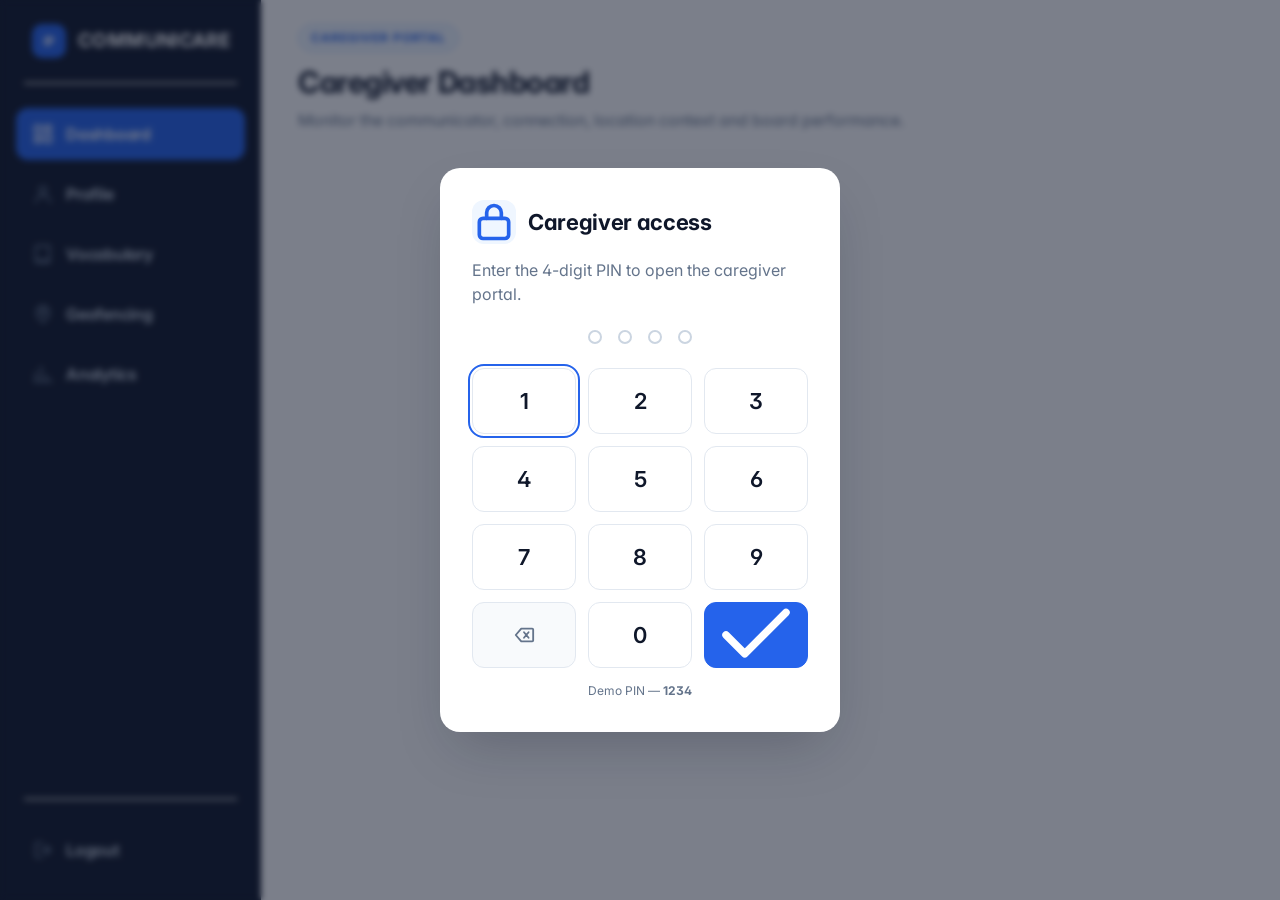
==== portal.html @ 2bb4060e "first commit" ====
<!DOCTYPE html>
<html lang="en">
<head>
<meta charset="utf-8">
<meta name="viewport" content="width=device-width, initial-scale=1">
<title>COMMUNICARE — Caregiver Portal</title>
<meta name="description" content="Caregiver dashboard for the COMMUNICARE AAC board: performance, profile settings, vocabulary uploads, geofencing and analytics.">
<meta name="theme-color" content="#0f172a">
<meta name="robots" content="noindex">

<link rel="icon" href="data:image/svg+xml,<svg xmlns='http://www.w3.org/2000/svg' viewBox='0 0 32 32'><rect width='32' height='32' rx='8' fill='%230f172a'/><path d='M9 12h14M9 16h14M9 20h9' stroke='white' stroke-width='2.6' stroke-linecap='round'/></svg>">

<link rel="preconnect" href="https://fonts.googleapis.com">
<link rel="preconnect" href="https://fonts.gstatic.com" crossorigin>
<link rel="stylesheet" href="https://fonts.googleapis.com/css2?family=Inter:wght@400;500;600;700&display=swap">

<link rel="stylesheet" href="assets/css/tokens.css">
<link rel="stylesheet" href="assets/css/base.css">
<link rel="stylesheet" href="assets/css/components.css">
<link rel="stylesheet" href="assets/css/portal.css">
</head>

<body>

<div class="portal">

  <!-- ══════════════════════════════════════════════ Dark nav rail ══ -->
  <nav class="pnav" id="pnav" aria-label="Caregiver portal">
    <div class="pnav__brand">
      <span class="pnav__mark" aria-hidden="true">
        <svg viewBox="0 0 24 24" fill="none" stroke="currentColor" stroke-width="2.4" stroke-linecap="round">
          <path d="M7 8h10M7 12h10M7 16h6"/>
        </svg>
      </span>
      <span class="pnav__name">COMMUNICARE</span>
    </div>

    <hr class="pnav__rule">

    <div class="pnav__list">
      <a class="navlink" href="#dashboard"   data-view="dashboard"   aria-current="page"><span data-ico="dash"></span>Dashboard</a>
      <a class="navlink" href="#profile"     data-view="profile"     ><span data-ico="user"></span>Profile</a>
      <a class="navlink" href="#vocabulary"  data-view="vocabulary"  ><span data-ico="book"></span>Vocabulary</a>
      <a class="navlink" href="#geofencing"  data-view="geofencing"  ><span data-ico="pin2"></span>Geofencing</a>
      <a class="navlink" href="#analytics"   data-view="analytics"   ><span data-ico="chart"></span>Analytics</a>
    </div>

    <div class="pnav__foot">
      <hr class="pnav__rule">
      <div class="pnav__list">
        <a class="navlink navlink--danger" href="index.html" id="pnav-logout"><span data-ico="logout"></span>Logout</a>
      </div>
    </div>
  </nav>

  <!-- ═════════════════════════════════════════════════════ Page ══ -->
  <main class="ppage">

    <header class="phead">
      <div class="phead__top">
        <span class="badge">Caregiver Portal</span>
      </div>
      <h1 id="page-title">Caregiver Dashboard</h1>
      <p id="page-sub">Monitor the communicator, connection, location context and board performance.</p>
    </header>

    <div class="pbody">
      <div class="view" id="view-dashboard"  role="region" aria-label="Dashboard"></div>
      <div class="view" id="view-profile"    role="region" aria-label="Age and profile settings" hidden></div>
      <div class="view" id="view-vocabulary" role="region" aria-label="Custom vocabulary" hidden></div>
      <div class="view" id="view-geofencing" role="region" aria-label="Geofencing" hidden></div>
      <div class="view" id="view-analytics"  role="region" aria-label="Analytics" hidden></div>
    </div>

  </main>
</div>

<div class="toasts" id="toasts" aria-live="polite" aria-atomic="true"></div>
<div id="pin-root"></div>

<script src="assets/js/symbols.js"></script>
<script src="assets/js/store.js"></script>
<script src="assets/js/speech.js"></script>
<script src="assets/js/predict.js"></script>
<script src="assets/js/pin.js"></script>
<script src="assets/js/portal.js"></script>
<script>
  /* Icon markup lives in symbols.js so it stays in one place. */
  document.querySelectorAll('[data-ico]').forEach(function (n) {
    n.innerHTML = CC.UI[n.dataset.ico] || '';
  });

  /* Task 3 — the portal is gated behind a 4-digit PIN. */
  CC.Pin.mount();
  CC.Pin.open(function () {
    CC.Portal.init();
  });
</script>
</body>
</html>
---- assets/css/tokens.css ----
/* =========================================================================
   COMMUNICARE — Design Tokens
   Single source of truth. Every value below was measured from the Figma
   reference (1.png / 2.png) so the build is pixel-faithful, not eyeballed.
   ========================================================================= */

:root {
  /* ---------- Colour: neutrals (slate) ---------- */
  --c-canvas:        #f8fafc;   /* app background           */
  --c-surface:       #ffffff;   /* cards, header            */
  --c-surface-sunk:  #f1f5f9;   /* inset / track            */
  --c-line:          #e2e8f0;   /* hairline borders         */
  --c-line-strong:   #cbd5e1;   /* emphasised borders       */
  --c-ink:           #0f172a;   /* headings, primary text   */
  --c-ink-2:         #334155;   /* body-strong              */
  --c-ink-3:         #64748b;   /* secondary text           */
  --c-ink-4:         #94a3b8;   /* tertiary / placeholder   */
  --c-ink-invert:    #ffffff;

  /* ---------- Colour: brand (blue) ---------- */
  --c-primary:       #2563eb;
  --c-primary-hover: #1d4ed8;
  --c-primary-press: #1e40af;
  --c-primary-soft:  #eff6ff;
  --c-primary-soft-2:#dbeafe;
  --c-primary-line:  #bfdbfe;
  --c-focus:         #2563eb;

  /* ---------- Colour: status ---------- */
  --c-success:       #16a34a;   /* Speak, Online, Inside zone */
  --c-success-dark:  #15803d;
  --c-success-soft:  #ecfdf3;
  --c-success-line:  #a7f3d0;

  --c-warn:          #d97706;
  --c-warn-soft:     #fffbeb;
  --c-warn-line:     #fcd34d;

  --c-danger:        #dc2626;
  --c-danger-soft:   #fef2f2;

  /* ---------- Colour: dark rail ---------- */
  --c-rail:          #0f172a;
  --c-rail-hover:    #1e293b;
  --c-rail-line:     #1e293b;
  --c-rail-ink:      #cbd5e1;
  --c-rail-ink-dim:  #64748b;

  /* ---------- Typography ---------- */
  --font-sans: "Inter", "Segoe UI", system-ui, -apple-system,
               "Helvetica Neue", Arial, "Noto Sans", sans-serif;
  --font-mono: "SFMono-Regular", ui-monospace, "JetBrains Mono",
               Menlo, Consolas, monospace;

  /* Type scale — sizes in px, weights 400/500/600/700 */
  --t-eyebrow:  13px;  /* uppercase section labels  */
  --t-xs:       12px;  /* table headers, meta       */
  --t-sm:       13px;
  --t-base:     15px;  /* body, stat labels         */
  --t-md:       16px;  /* nav, category items       */
  --t-lg:       17px;  /* card titles               */
  --t-xl:       19px;  /* prediction chips, TL label*/
  --t-2xl:      22px;  /* section titles            */
  --t-3xl:      30px;  /* page title                */
  --t-stat:     34px;  /* stat values               */

  --lh-tight:   1.2;
  --lh-snug:     1.35;
  --lh-normal:   1.5;

  --ls-eyebrow:  0.08em;
  --ls-tight:    -0.015em;

  /* ---------- Spacing — 4px base grid ---------- */
  --s-1:  4px;   --s-2:  8px;   --s-3:  12px;  --s-4:  16px;
  --s-5:  20px;  --s-6:  24px;  --s-7:  32px;  --s-8:  40px;
  --s-9:  48px;  --s-10: 64px;

  /* ---------- Radii ---------- */
  --r-xs:   6px;
  --r-sm:   8px;
  --r-md:   12px;
  --r-lg:   16px;
  --r-xl:   20px;
  --r-pill: 999px;

  /* ---------- Elevation — deliberately subtle; the design leans on
                 hairlines rather than shadows ---------- */
  --e-1: 0 1px 2px rgba(15, 23, 42, 0.05);
  --e-2: 0 1px 3px rgba(15, 23, 42, 0.07), 0 1px 2px rgba(15, 23, 42, 0.04);
  --e-3: 0 10px 24px -8px rgba(15, 23, 42, 0.16),
        0 4px 8px -4px rgba(15, 23, 42, 0.08);
  --e-4: 0 24px 56px -16px rgba(15, 23, 42, 0.26);
  --ring: 0 0 0 3px rgba(37, 99, 235, 0.32);

  /* ---------- Motion ---------- */
  --ease: cubic-bezier(0.2, 0.8, 0.2, 1);
  --ease-out: cubic-bezier(0.16, 1, 0.3, 1);
  --t-fast: 110ms;
  --t-base: 170ms;
  --t-slow: 280ms;

  /* ---------- Layout skeleton (measured) ---------- */
  --shell-max:  1554px;   /* board content  135 → 1689 */
  --gutter:     24px;
  --topbar-h:   81px;     /* header height incl. border */

  --rail-w:     293px;    /* board category rail */
  --rail-gap:   23px;

  --portal-rail-w: 261px;
  --portal-pad:    37px;

  /* Grid density presets — Task 2 */
  --cols:  4;            /* Youth default, matches 2.png */
  --gap:   20px;
  --card-h: 174px;
  --sym:   76px;         /* illustration size */
}
---- assets/css/base.css ----
/* =========================================================================
   COMMUNICARE — Reset & base typography
   ========================================================================= */

*, *::before, *::after { box-sizing: border-box; }

html { -webkit-text-size-adjust: 100%; }

body {
  margin: 0;
  font-family: var(--font-sans);
  font-size: var(--t-base);
  line-height: var(--lh-normal);
  color: var(--c-ink);
  background: var(--c-canvas);
  -webkit-font-smoothing: antialiased;
  -moz-osx-font-smoothing: grayscale;
  font-feature-settings: "cv11", "ss01";
  text-rendering: optimizeLegibility;
}

h1, h2, h3, h4, p, figure, ul, ol, dl, dd { margin: 0; }
ul, ol { padding: 0; list-style: none; }

img, svg { display: block; max-width: 100%; }

button, input, select, textarea {
  font: inherit;
  color: inherit;
  margin: 0;
}

button { background: none; border: 0; cursor: pointer; }

a { color: var(--c-primary); text-decoration: none; }
a:hover { text-decoration: underline; }

table { border-collapse: collapse; width: 100%; }

/* ---------- Focus: one consistent, always-visible ring ---------- */
:focus { outline: none; }
:focus-visible {
  outline: 2px solid var(--c-focus);
  outline-offset: 2px;
  border-radius: var(--r-xs);
}

/* ---------- Utility text roles ---------- */
.u-eyebrow {
  font-size: var(--t-eyebrow);
  font-weight: 700;
  letter-spacing: var(--ls-eyebrow);
  text-transform: uppercase;
  color: var(--c-ink-3);
  line-height: var(--lh-tight);
}
.u-label {
  font-size: var(--t-xs);
  font-weight: 600;
  letter-spacing: var(--ls-eyebrow);
  text-transform: uppercase;
  color: var(--c-ink-3);
}
.u-muted { color: var(--c-ink-3); }
.u-mono  { font-family: var(--font-mono); font-size: var(--t-base); }
.u-truncate { overflow: hidden; text-overflow: ellipsis; white-space: nowrap; }
.u-sr {
  position: absolute; width: 1px; height: 1px; padding: 0; margin: -1px;
  overflow: hidden; clip: rect(0 0 0 0); white-space: nowrap; border: 0;
}

/* ---------- Scrollbars: quiet, matches the neutral palette ---------- */
* { scrollbar-width: thin; scrollbar-color: var(--c-line-strong) transparent; }
*::-webkit-scrollbar { width: 10px; height: 10px; }
*::-webkit-scrollbar-track { background: transparent; }
*::-webkit-scrollbar-thumb {
  background: var(--c-line-strong);
  border: 3px solid var(--c-canvas);
  border-radius: var(--r-pill);
}
*::-webkit-scrollbar-thumb:hover { background: var(--c-ink-4); }

@media (prefers-reduced-motion: reduce) {
  *, *::before, *::after {
    animation-duration: 0.01ms !important;
    animation-iteration-count: 1 !important;
    transition-duration: 0.01ms !important;
    scroll-behavior: auto !important;
  }
}
---- assets/css/components.css ----
/* =========================================================================
   COMMUNICARE — Component library
   Buttons · Pills · Cards · Segmented control · Table · Modal · Keypad
   ========================================================================= */

/* ---------------------------------------------------------------- Card -- */
.card {
  background: var(--c-surface);
  border: 1px solid var(--c-line);
  border-radius: var(--r-lg);
  box-shadow: var(--e-1);
}
.card__head {
  display: flex;
  align-items: center;
  gap: var(--s-3);
  padding: var(--s-5) var(--s-6) 0;
}
.card__title {
  font-size: var(--t-lg);
  font-weight: 600;
  letter-spacing: var(--ls-tight);
  color: var(--c-ink);
}
.card__body { padding: var(--s-5) var(--s-6) var(--s-6); }
.card__rule {
  height: 1px;
  background: var(--c-line);
  border: 0;
  margin: var(--s-5) 0 0;
}

/* -------------------------------------------------------------- Button -- */
.btn {
  display: inline-flex;
  align-items: center;
  justify-content: center;
  gap: var(--s-2);
  height: 52px;
  padding: 0 var(--s-5);
  border-radius: var(--r-md);
  border: 1px solid var(--c-line);
  background: var(--c-surface);
  color: var(--c-ink);
  font-size: var(--t-md);
  font-weight: 600;
  letter-spacing: var(--ls-tight);
  white-space: nowrap;
  cursor: pointer;
  transition: background var(--t-fast) var(--ease),
              border-color var(--t-fast) var(--ease),
              color var(--t-fast) var(--ease),
              transform var(--t-fast) var(--ease),
              box-shadow var(--t-fast) var(--ease);
}
.btn:hover:not(:disabled) { background: var(--c-surface-sunk); border-color: var(--c-line-strong); }
.btn:active:not(:disabled) { transform: translateY(1px); }
.btn:disabled { opacity: 0.42; cursor: not-allowed; }
.btn svg { width: 20px; height: 20px; flex: none; }

.btn--primary {
  background: var(--c-primary);
  border-color: var(--c-primary);
  color: var(--c-ink-invert);
}
.btn--primary:hover:not(:disabled) { background: var(--c-primary-hover); border-color: var(--c-primary-hover); }
.btn--primary:active:not(:disabled) { background: var(--c-primary-press); }

.btn--success {
  background: var(--c-success);
  border-color: var(--c-success);
  color: var(--c-ink-invert);
}
.btn--success:hover:not(:disabled) { background: var(--c-success-dark); border-color: var(--c-success-dark); }

.btn--ghost { background: transparent; border-color: transparent; color: var(--c-ink-3); }
.btn--ghost:hover:not(:disabled) { background: var(--c-surface-sunk); color: var(--c-ink); }

.btn--sm { height: 36px; padding: 0 var(--s-3); font-size: var(--t-base); border-radius: var(--r-sm); }
.btn--sm svg { width: 16px; height: 16px; }
.btn--icon { width: 52px; padding: 0; }
.btn--icon.btn--sm { width: 36px; }

/* ---------------------------------------------------------------- Pill -- */
.pill {
  display: inline-flex;
  align-items: center;
  gap: var(--s-2);
  height: 32px;
  padding: 0 var(--s-3);
  border-radius: var(--r-pill);
  border: 1px solid var(--c-line);
  background: var(--c-surface);
  font-size: var(--t-sm);
  font-weight: 600;
  color: var(--c-ink-2);
  white-space: nowrap;
}
.pill svg { width: 14px; height: 14px; flex: none; }
.pill__dot { width: 8px; height: 8px; border-radius: 50%; background: currentColor; flex: none; }

.pill--success { background: var(--c-success-soft); border-color: var(--c-success-line); color: var(--c-success-dark); }
.pill--warn    { background: var(--c-warn-soft);    border-color: var(--c-warn-line);    color: var(--c-warn); }
.pill--info    { background: var(--c-primary-soft);  border-color: var(--c-primary-line); color: var(--c-primary); }
.pill--muted   { background: var(--c-surface-sunk);  border-color: var(--c-line);         color: var(--c-ink-3); }

/* --------------------------------------------------------------- Badge -- */
.badge {
  display: inline-flex;
  align-items: center;
  height: 28px;
  padding: 0 var(--s-3);
  border-radius: var(--r-pill);
  background: var(--c-primary-soft);
  border: 1px solid var(--c-primary-line);
  color: var(--c-primary);
  font-size: var(--t-xs);
  font-weight: 700;
  letter-spacing: var(--ls-eyebrow);
  text-transform: uppercase;
  white-space: nowrap;
}

/* --------------------------------------------- Segmented control (EN/TL) -- */
.segment {
  display: inline-flex;
  padding: 3px;
  height: 48px;
  border: 1px solid var(--c-line);
  border-radius: var(--r-md);
  background: var(--c-surface);
  flex: none;
}
.segment__btn {
  display: inline-flex;
  align-items: center;
  justify-content: center;
  min-width: 112px;
  padding: 0 var(--s-4);
  border-radius: 9px;
  font-size: var(--t-md);
  font-weight: 600;
  letter-spacing: var(--ls-tight);
  color: var(--c-ink-3);
  transition: background var(--t-fast) var(--ease),
              color var(--t-fast) var(--ease);
}
.segment__btn:hover { color: var(--c-ink); background: var(--c-surface-sunk); }
.segment__btn[aria-pressed="true"] {
  background: var(--c-primary);
  color: var(--c-ink-invert);
}
.segment__btn[aria-pressed="true"]:hover { background: var(--c-primary-hover); }

/* --------------------------------------------------------------- Table -- */
.tbl { font-size: var(--t-base); }
.tbl thead th {
  text-align: left;
  padding: var(--s-3) var(--s-3);
  font-size: var(--t-xs);
  font-weight: 600;
  letter-spacing: var(--ls-eyebrow);
  text-transform: uppercase;
  color: var(--c-ink-3);
  border-bottom: 1px solid var(--c-line);
  white-space: nowrap;
}
.tbl tbody td {
  padding: var(--s-3) var(--s-3);
  color: var(--c-ink-2);
  border-bottom: 1px solid var(--c-line);
  vertical-align: middle;
}
.tbl tbody tr:last-child td { border-bottom: 0; }
.tbl tbody tr:hover { background: var(--c-canvas); }
.tbl td:first-child, .tbl th:first-child { padding-left: 0; }
.tbl td:last-child,  .tbl th:last-child  { padding-right: 0; }

/* Avatar / identity cell */
.who { display: flex; align-items: center; gap: var(--s-3); }
.who__av {
  width: 36px; height: 36px;
  border-radius: 50%;
  display: grid; place-items: center;
  background: var(--c-primary-soft);
  color: var(--c-primary);
  font-weight: 700; font-size: var(--t-sm);
  flex: none;
}
.who__name { font-weight: 600; color: var(--c-ink); }
.who__sub  { font-size: var(--t-xs); color: var(--c-ink-3); }

/* --------------------------------------------------------------- Modal -- */
.scrim {
  position: fixed;
  inset: 0;
  background: rgba(15, 23, 42, 0.55);
  backdrop-filter: blur(3px);
  display: grid;
  place-items: center;
  padding: var(--s-5);
  z-index: 90;
  animation: fade var(--t-base) var(--ease) both;
}
.modal {
  width: 100%;
  max-width: 400px;
  background: var(--c-surface);
  border-radius: var(--r-xl);
  box-shadow: var(--e-4);
  padding: var(--s-7);
  animation: pop var(--t-slow) var(--ease-out) both;
}
.modal__title { font-size: var(--t-2xl); font-weight: 700; letter-spacing: var(--ls-tight); }
.modal__sub { margin-top: var(--s-2); font-size: var(--t-base); color: var(--c-ink-3); }
.modal__foot { margin-top: var(--s-6); display: flex; gap: var(--s-3); justify-content: flex-end; }

@keyframes fade { from { opacity: 0 } to { opacity: 1 } }
@keyframes pop  { from { opacity: 0; transform: translateY(10px) scale(.985) } to { opacity: 1; transform: none } }

/* -------------------------------------------------------------- Keypad -- */
.keypad { margin-top: var(--s-6); }
.keypad__dots { display: flex; justify-content: center; gap: var(--s-4); margin-bottom: var(--s-6); }
.keypad__dot {
  width: 14px; height: 14px;
  border-radius: 50%;
  border: 2px solid var(--c-line-strong);
  background: transparent;
  transition: background var(--t-fast) var(--ease),
              border-color var(--t-fast) var(--ease),
              transform var(--t-fast) var(--ease);
}
.keypad__dot.is-on { background: var(--c-primary); border-color: var(--c-primary); }
.keypad.is-error .keypad__dot { border-color: var(--c-danger); }
.keypad.is-error .keypad__dots { animation: shake 380ms var(--ease); }

.keypad__grid {
  display: grid;
  grid-template-columns: repeat(3, 1fr);
  gap: var(--s-3);
}
.key {
  height: 66px;
  border-radius: var(--r-md);
  border: 1px solid var(--c-line);
  background: var(--c-surface);
  font-size: var(--t-2xl);
  font-weight: 600;
  color: var(--c-ink);
  display: grid;
  place-items: center;
  transition: background var(--t-fast) var(--ease),
              transform var(--t-fast) var(--ease);
}
.key:hover { background: var(--c-surface-sunk); }
.key:active { transform: translateY(1px); background: var(--c-primary-soft); }
.key--fn { background: var(--c-canvas); }
.key--fn:hover { background: var(--c-surface-sunk); }
.key--fn svg { width: 22px; height: 22px; color: var(--c-ink-3); }
.key--go { background: var(--c-primary); border-color: var(--c-primary); color: #fff; }
.key--go:hover { background: var(--c-primary-hover); }

@keyframes shake {
  0%,100% { transform: translateX(0) }
  20% { transform: translateX(-7px) }
  40% { transform: translateX(6px) }
  60% { transform: translateX(-4px) }
  80% { transform: translateX(3px) }
}

/* --------------------------------------------------------------- Field -- */
.field { display: block; margin-bottom: var(--s-5); }
.field__label {
  display: block;
  font-size: var(--t-sm);
  font-weight: 600;
  color: var(--c-ink-2);
  margin-bottom: var(--s-2);
}
.field__hint { font-size: var(--t-xs); color: var(--c-ink-3); margin-top: var(--s-2); }
.input, .select, .textarea {
  width: 100%;
  height: 46px;
  padding: 0 var(--s-3);
  border: 1px solid var(--c-line-strong);
  border-radius: var(--r-sm);
  background: var(--c-surface);
  font-size: var(--t-base);
  transition: border-color var(--t-fast) var(--ease), box-shadow var(--t-fast) var(--ease);
}
.textarea { height: auto; padding: var(--s-3); resize: vertical; min-height: 88px; }
.input:hover, .select:hover, .textarea:hover { border-color: var(--c-ink-4); }
.input:focus, .select:focus, .textarea:focus {
  border-color: var(--c-primary);
  box-shadow: var(--ring);
  outline: none;
}
.input::placeholder, .textarea::placeholder { color: var(--c-ink-4); }

.select {
  appearance: none;
  padding-right: var(--s-8);
  background-image: url("data:image/svg+xml;utf8,<svg xmlns='http://www.w3.org/2000/svg' viewBox='0 0 20 20' fill='none' stroke='%2364748b' stroke-width='2' stroke-linecap='round'><path d='M6 8l4 4 4-4'/></svg>");
  background-repeat: no-repeat;
  background-position: right var(--s-3) center;
  background-size: 18px;
  cursor: pointer;
}

/* Choice cards — used for age group / density pickers */
.choices { display: grid; gap: var(--s-3); }
.choice {
  display: flex;
  align-items: flex-start;
  gap: var(--s-3);
  padding: var(--s-4);
  border: 1px solid var(--c-line-strong);
  border-radius: var(--r-md);
  background: var(--c-surface);
  text-align: left;
  cursor: pointer;
  transition: border-color var(--t-fast) var(--ease),
              background var(--t-fast) var(--ease),
              box-shadow var(--t-fast) var(--ease);
}
.choice:hover { border-color: var(--c-primary-line); background: var(--c-primary-soft); }
.choice[aria-pressed="true"] {
  border-color: var(--c-primary);
  background: var(--c-primary-soft);
  box-shadow: inset 0 0 0 1px var(--c-primary);
}
.choice__mark {
  width: 22px; height: 22px;
  border-radius: 50%;
  border: 2px solid var(--c-line-strong);
  flex: none;
  margin-top: 1px;
  display: grid;
  place-items: center;
  transition: border-color var(--t-fast) var(--ease);
}
.choice[aria-pressed="true"] .choice__mark { border-color: var(--c-primary); }
.choice__mark::after {
  content: "";
  width: 11px; height: 11px;
  border-radius: 50%;
  background: var(--c-primary);
  transform: scale(0);
  transition: transform var(--t-base) var(--ease-out);
}
.choice[aria-pressed="true"] .choice__mark::after { transform: scale(1); }
.choice__t { font-weight: 600; color: var(--c-ink); }
.choice__d { font-size: var(--t-sm); color: var(--c-ink-3); margin-top: 2px; }

/* Switch */
.switch { display: inline-flex; align-items: center; gap: var(--s-3); cursor: pointer; }
.switch__track {
  width: 48px; height: 28px;
  border-radius: var(--r-pill);
  background: var(--c-line-strong);
  padding: 3px;
  transition: background var(--t-base) var(--ease);
  flex: none;
}
.switch__knob {
  width: 22px; height: 22px;
  border-radius: 50%;
  background: #fff;
  box-shadow: var(--e-1);
  transition: transform var(--t-base) var(--ease-out);
}
.switch input { position: absolute; opacity: 0; pointer-events: none; }
.switch input:checked + .switch__track { background: var(--c-primary); }
.switch input:checked + .switch__track .switch__knob { transform: translateX(20px); }
.switch input:focus-visible + .switch__track { box-shadow: var(--ring); }

/* --------------------------------------------- Geofence / location list --
   Shared by the caregiver portal's Geofencing screen and the board's
   location-context picker.                                            */
.geolist { display: grid; gap: var(--s-3); }
.geoitem {
  display: grid;
  grid-template-columns: 44px minmax(0, 1fr) auto;
  align-items: center;
  gap: var(--s-4);
  width: 100%;
  padding: var(--s-4);
  border: 1px solid var(--c-line);
  border-radius: var(--r-md);
  background: var(--c-surface);
  text-align: left;
  cursor: pointer;
  transition: border-color var(--t-fast) var(--ease), background var(--t-fast) var(--ease);
}
.geoitem:hover { border-color: var(--c-primary-line); }
.geoitem.is-on { border-color: var(--c-success-line); background: var(--c-success-soft); }
.geoitem__ic {
  width: 44px; height: 44px; border-radius: 50%;
  display: grid; place-items: center;
  background: var(--c-primary-soft); color: var(--c-primary);
  flex: none;
}
.geoitem__ic svg { width: 22px; height: 22px; }
.geoitem__t { display: block; font-weight: 600; }
.geoitem__d { display: block; font-size: var(--t-sm); color: var(--c-ink-3); margin-top: 2px; }
.geoitem__toggles { display: flex; gap: var(--s-5); align-items: center; }

/* ------------------------------------------------------------- Toaster -- */
.toasts {
  position: fixed;
  left: 50%;
  bottom: var(--s-7);
  transform: translateX(-50%);
  display: grid;
  gap: var(--s-2);
  z-index: 120;
  pointer-events: none;
}
.toast {
  display: flex;
  align-items: center;
  gap: var(--s-2);
  padding: var(--s-3) var(--s-5);
  border-radius: var(--r-pill);
  background: var(--c-rail);
  color: #fff;
  font-size: var(--t-base);
  font-weight: 500;
  box-shadow: var(--e-3);
  animation: toastIn var(--t-slow) var(--ease-out) both;
}
.toast svg { width: 18px; height: 18px; }
.toast.is-out { animation: toastOut var(--t-base) var(--ease) both; }
@keyframes toastIn  { from { opacity:0; transform: translateY(14px) } to { opacity:1; transform:none } }
@keyframes toastOut { to   { opacity:0; transform: translateY(8px) } }
---- assets/css/portal.css ----
/* =========================================================================
   COMMUNICARE — Caregiver Portal (1.png)
   ========================================================================= */

.portal { display: grid; grid-template-columns: var(--portal-rail-w) minmax(0, 1fr); min-height: 100vh; }

/* ------------------------------------------------------------- Sidebar -- */
.pnav {
  background: var(--c-rail);
  color: var(--c-rail-ink);
  display: flex;
  flex-direction: column;
  position: sticky;
  top: 0;
  height: 100vh;
  padding: var(--s-6) 0;
}
.pnav__brand {
  display: flex;
  align-items: center;
  gap: var(--s-3);
  padding: 0 var(--s-7);
  margin-bottom: var(--s-6);
}
.pnav__mark {
  width: 34px; height: 34px;
  border-radius: 10px;
  background: var(--c-primary);
  color: #fff;
  display: grid; place-items: center;
  flex: none;
}
.pnav__mark svg { width: 20px; height: 20px; }
.pnav__name { font-size: var(--t-xl); font-weight: 700; letter-spacing: 0.02em; color: #fff; }

.pnav__rule { height: 1px; background: var(--c-rail-line); margin: 0 var(--s-6) var(--s-6); }
.pnav__list { display: grid; gap: var(--s-2); padding: 0 var(--s-4); }
.pnav__foot { margin-top: auto; }

.navlink {
  display: flex;
  align-items: center;
  gap: var(--s-3);
  height: 52px;
  padding: 0 var(--s-4);
  border-radius: var(--r-md);
  font-size: var(--t-md);
  font-weight: 600;
  letter-spacing: var(--ls-tight);
  color: var(--c-rail-ink);
  transition: background var(--t-fast) var(--ease), color var(--t-fast) var(--ease);
}
.navlink svg { width: 22px; height: 22px; flex: none; color: var(--c-rail-ink-dim); transition: color var(--t-fast) var(--ease); }
.navlink:hover { background: var(--c-rail-hover); color: #fff; }
.navlink:hover svg { color: #fff; }
.navlink[aria-current="page"] { background: var(--c-primary); color: #fff; }
.navlink[aria-current="page"] svg { color: #fff; }
.navlink--danger:hover { background: rgba(220, 38, 38, 0.18); color: #fecaca; }
.navlink--danger:hover svg { color: #fecaca; }

/* --------------------------------------------------------------- Page -- */
.ppage { background: var(--c-surface); min-width: 0; }
.phead { padding: var(--s-6) var(--portal-pad) 0; }
.phead__top { display: flex; align-items: center; gap: var(--s-4); }
.phead h1 {
  margin-top: var(--s-3);
  font-size: var(--t-3xl);
  font-weight: 700;
  letter-spacing: var(--ls-tight);
  line-height: var(--lh-tight);
}
.phead p { margin-top: var(--s-2); font-size: var(--t-md); color: var(--c-ink-3); max-width: 62ch; }
.phead__actions { margin-left: auto; display: flex; gap: var(--s-3); }

.pbody { padding: var(--s-6) var(--portal-pad) var(--s-9); }
.psection + .psection { margin-top: var(--s-7); }
.psection__title {
  font-size: var(--t-2xl);
  font-weight: 600;
  letter-spacing: var(--ls-tight);
  margin-bottom: var(--s-5);
}

/* View switching */
.view[hidden] { display: none; }

/* --------------------------------------------------------------- Stats -- */
.stats {
  display: grid;
  grid-template-columns: repeat(5, minmax(0, 1fr));
  gap: 15px;
}
.stat {
  padding: var(--s-4);
  min-height: 106px;
  display: flex;
  flex-direction: column;
  justify-content: center;
  gap: var(--s-1);
}
.stat__l { font-size: var(--t-base); color: var(--c-ink-3); }
.stat__v {
  font-size: var(--t-stat);
  font-weight: 700;
  letter-spacing: -0.02em;
  line-height: 1.1;
  color: var(--c-ink);
  font-variant-numeric: tabular-nums;
}
.stat__v--sm { font-size: var(--t-2xl); }

/* ------------------------------------------------------------ Two-up -- */
.duo { display: grid; grid-template-columns: repeat(2, minmax(0, 1fr)); gap: 15px; }
.duo > .card + .card { margin-left: 0; }

/* Sub-metric triplet used in the sync + geofence cards */
.metrics {
  display: grid;
  grid-template-columns: repeat(3, minmax(0, 1fr));
  gap: var(--s-5);
}
.metric__l {
  font-size: var(--t-xs);
  font-weight: 600;
  letter-spacing: var(--ls-eyebrow);
  text-transform: uppercase;
  color: var(--c-ink-3);
}
.metric__v {
  margin-top: var(--s-1);
  font-size: var(--t-lg);
  font-weight: 500;
  color: var(--c-ink);
}
.metric__v--mono { font-family: var(--font-mono); font-size: var(--t-base); }

/* Status line inside the sync card */
.statusline { display: flex; align-items: center; gap: var(--s-3); flex-wrap: wrap; }
.statusline__note { font-size: var(--t-md); color: var(--c-ink-3); }

/* Location headline row */
.lahead { display: flex; align-items: center; gap: var(--s-3); flex-wrap: wrap; }
.lahead__place { font-size: var(--t-2xl); font-weight: 600; letter-spacing: var(--ls-tight); }
.lahead__routine { font-size: var(--t-md); color: var(--c-ink-3); }

/* ------------------------------------------------------- Profile view -- */
.formgrid { display: grid; grid-template-columns: minmax(0, 1fr) minmax(0, 1fr); gap: var(--s-6); }
.formgrid > .col > .card + .card { margin-top: var(--s-5); }
.stack { display: grid; gap: var(--s-5); }
.rowend { display: flex; justify-content: flex-end; gap: var(--s-3); }
.switchrow {
  display: flex; align-items: center; justify-content: space-between;
  gap: var(--s-5); padding: var(--s-3) 0;
}
.switchrow + .switchrow { border-top: 1px solid var(--c-line); }
.switchrow__t { font-weight: 600; }
.switchrow__d { font-size: var(--t-sm); color: var(--c-ink-3); margin-top: 2px; }

/* ----------------------------------------------------- Vocabulary view -- */
.vocabgrid { display: grid; grid-template-columns: repeat(auto-fill, minmax(132px, 1fr)); gap: var(--s-4); }
.vtile {
  border: 1px solid var(--c-line);
  border-radius: var(--r-md);
  background: var(--c-surface);
  padding: var(--s-3);
  text-align: center;
  transition: border-color var(--t-fast) var(--ease), box-shadow var(--t-fast) var(--ease);
}
.vtile:hover { border-color: var(--c-primary-line); box-shadow: var(--e-2); }
.vtile__art {
  height: 84px; display: grid; place-items: center;
  border-radius: var(--r-sm); background: var(--c-canvas); margin-bottom: var(--s-2);
}
.vtile__art svg { width: 56px; height: 56px; }
.vtile__art img { width: 56px; height: 56px; object-fit: contain; border-radius: var(--r-xs); }
.vtile__l1 { font-size: var(--t-base); font-weight: 600; }
.vtile__l2 { font-size: var(--t-xs); color: var(--c-ink-3); }
.vtile__cat {
  display: inline-block; margin-top: var(--s-2);
  font-size: 11px; font-weight: 700; letter-spacing: var(--ls-eyebrow);
  text-transform: uppercase; color: var(--c-ink-4);
}

.dropzone {
  border: 2px dashed var(--c-line-strong);
  border-radius: var(--r-md);
  background: var(--c-canvas);
  padding: var(--s-6);
  text-align: center;
  cursor: pointer;
  transition: border-color var(--t-fast) var(--ease), background var(--t-fast) var(--ease);
}
.dropzone:hover, .dropzone.is-over { border-color: var(--c-primary); background: var(--c-primary-soft); }
.dropzone svg { width: 34px; height: 34px; color: var(--c-ink-4); margin: 0 auto var(--s-2); }
.dropzone__t { font-weight: 600; }
.dropzone__d { font-size: var(--t-sm); color: var(--c-ink-3); margin-top: 2px; }
.preview {
  margin-top: var(--s-4);
  display: none; align-items: center; gap: var(--s-4);
  padding: var(--s-3); border: 1px solid var(--c-line); border-radius: var(--r-md);
  background: var(--c-surface);
}
.preview.is-on { display: flex; }
.preview img { width: 64px; height: 64px; object-fit: contain; border-radius: var(--r-sm); background: var(--c-canvas); }

/* ---------------------------------------------------- Geofencing view -- */
/* .geolist / .geoitem live in components.css — they are shared with the
   board's location-context picker. */

/* Timeline / routine editor */
.routine { display: grid; gap: var(--s-2); }
.routine__row {
  display: grid;
  grid-template-columns: 120px minmax(0, 1fr) 130px 40px;
  align-items: center;
  gap: var(--s-3);
  padding: var(--s-2) 0;
}
.routine__row + .routine__row { border-top: 1px solid var(--c-line); }
.routine__t { font-size: var(--t-base); font-weight: 600; }
.iconbtn {
  width: 40px; height: 40px;
  display: grid; place-items: center;
  border-radius: var(--r-sm);
  border: 1px solid var(--c-line);
  color: var(--c-ink-3);
}
.iconbtn:hover { background: var(--c-danger-soft); color: var(--c-danger); border-color: #fecaca; }
.iconbtn svg { width: 18px; height: 18px; }

/* Map placeholder — schematic, no external tiles needed */
.map {
  position: relative;
  aspect-ratio: 16 / 7;
  border-radius: var(--r-md);
  border: 1px solid var(--c-line);
  background:
    repeating-linear-gradient(0deg, transparent 0 39px, #eef2f7 39px 40px),
    repeating-linear-gradient(90deg, transparent 0 39px, #eef2f7 39px 40px),
    var(--c-canvas);
  overflow: hidden;
}
.map__pin {
  position: absolute; transform: translate(-50%, -100%);
  display: grid; justify-items: center; gap: 2px;
}
.map__pin svg { width: 26px; height: 26px; }
.map__pin.is-active svg { color: var(--c-success); }
.map__pin:not(.is-active) svg { color: var(--c-ink-4); }
.map__zone {
  position: absolute; transform: translate(-50%, -50%);
  border-radius: 50%;
  border: 2px dashed var(--c-success);
  background: rgba(22, 163, 74, 0.1);
}
.map__pin b {
  font-size: 11px; font-weight: 700; color: var(--c-ink-2);
  background: #fff; border: 1px solid var(--c-line);
  padding: 1px 6px; border-radius: var(--r-pill); white-space: nowrap;
}

/* ----------------------------------------------------- Analytics view -- */
.chart { width: 100%; height: 220px; display: block; }
.legend { display: flex; gap: var(--s-5); flex-wrap: wrap; margin-top: var(--s-4); }
.legend__i { display: inline-flex; align-items: center; gap: var(--s-2); font-size: var(--t-sm); color: var(--c-ink-3); }
.legend__sw { width: 12px; height: 12px; border-radius: 3px; }

.bars { display: grid; gap: var(--s-3); }
.barrow { display: grid; grid-template-columns: 132px minmax(0, 1fr) 56px; align-items: center; gap: var(--s-3); }
.barrow__l { font-size: var(--t-base); color: var(--c-ink-2); }
.barrow__track { height: 12px; border-radius: var(--r-pill); background: var(--c-surface-sunk); overflow: hidden; }
.barrow__fill { height: 100%; border-radius: var(--r-pill); background: var(--c-primary); transition: width var(--t-slow) var(--ease-out); }
.barrow__v { font-size: var(--t-sm); font-weight: 600; text-align: right; font-variant-numeric: tabular-nums; }

/* ---------------------------------------------------------- Responsive -- */
@media (max-width: 1200px) {
  .stats { grid-template-columns: repeat(3, minmax(0, 1fr)); }
  .duo { grid-template-columns: 1fr; }
  .formgrid { grid-template-columns: 1fr; }
}
@media (max-width: 900px) {
  .portal { grid-template-columns: 1fr; }
  .pnav { position: static; height: auto; flex-direction: row; align-items: center; gap: var(--s-4); padding: var(--s-3) var(--s-4); overflow-x: auto; }
  .pnav__brand { margin-bottom: 0; padding: 0; }
  .pnav__rule, .pnav__foot { display: none; }
  .pnav__list { grid-auto-flow: column; padding: 0; }
  .navlink { height: 44px; white-space: nowrap; }
  .stats { grid-template-columns: repeat(2, minmax(0, 1fr)); }
  .metrics { grid-template-columns: 1fr; }
  .routine__row { grid-template-columns: 1fr; }
}
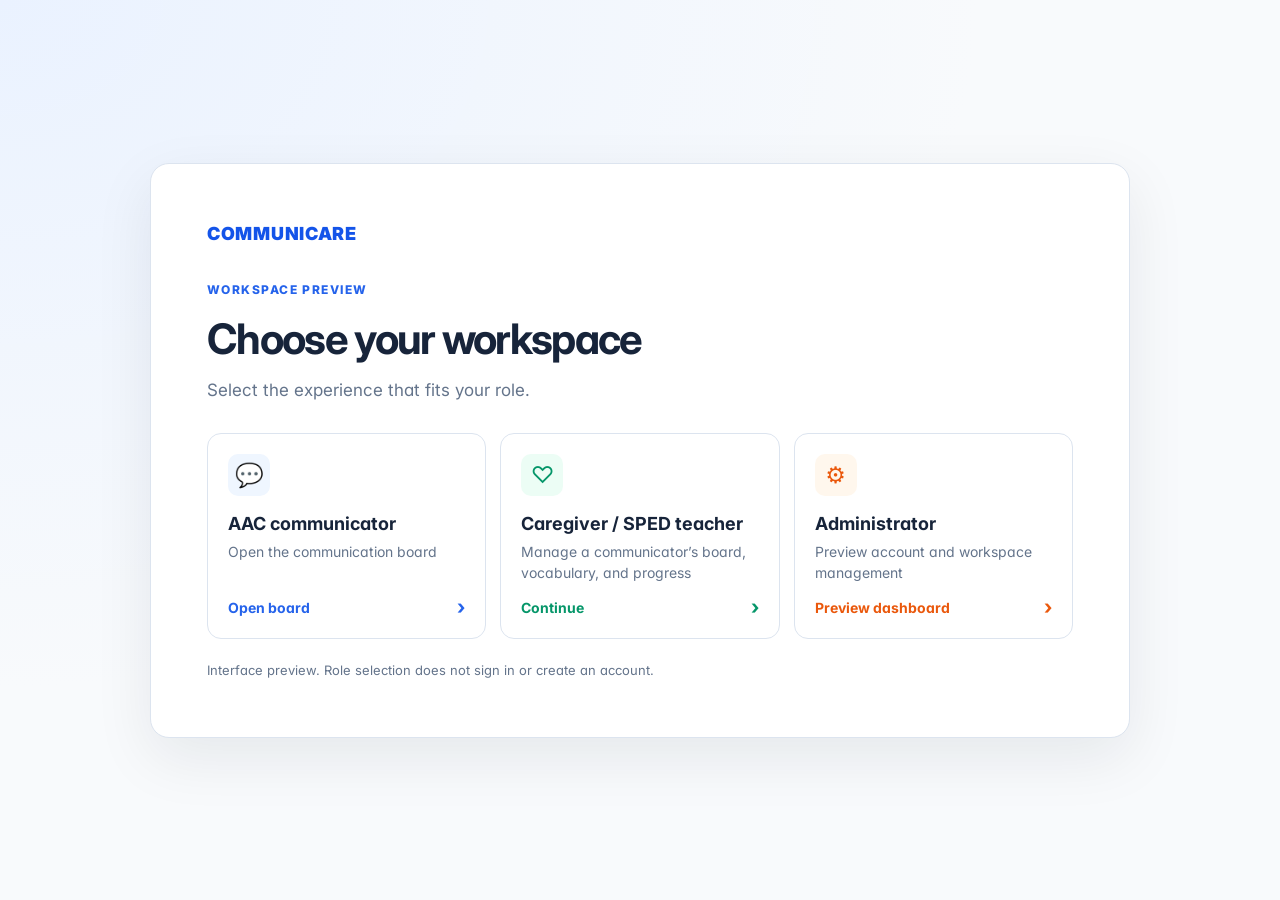
==== commit 0bc6eb30: "Add onboarding functionality and ARASAAC attribution file - Introduced a new onboarding script (onbo" ====
--- a/portal.html
+++ b/portal.html
@@ -22,33 +22,94 @@
 
 <body>
 
-<div class="portal">
+<section class="role-picker" id="role-picker" aria-labelledby="role-title">
+  <div class="role-picker__card">
+    <a class="role-picker__brand" href="index.html">COMMUNICARE</a>
+    <p class="role-picker__eyebrow">WORKSPACE PREVIEW</p>
+    <h1 id="role-title">Choose your workspace</h1>
+    <p class="role-picker__intro">Select the experience that fits your role.</p>
+    <div class="role-picker__grid">
+      <a class="role-choice role-choice--blue" href="index.html"><span aria-hidden="true">💬</span><strong>AAC communicator</strong><small>Open the communication board</small><b>Open board <i>›</i></b></a>
+      <button class="role-choice role-choice--green" type="button" data-workspace="caregiver"><span aria-hidden="true">♡</span><strong>Caregiver / SPED teacher</strong><small>Manage a communicator’s board, vocabulary, and progress</small><b>Continue <i>›</i></b></button>
+      <button class="role-choice role-choice--orange" type="button" data-workspace="admin"><span aria-hidden="true">⚙</span><strong>Administrator</strong><small>Preview account and workspace management</small><b>Preview dashboard <i>›</i></b></button>
+    </div>
+    <p class="role-picker__note">Interface preview. Role selection does not sign in or create an account.</p>
+  </div>
+</section>
+
+<section class="admin-signin" id="admin-signin" hidden aria-labelledby="admin-signin-title">
+  <div class="admin-signin__card"><a class="role-picker__brand" href="index.html">COMMUNICARE</a><p class="role-picker__eyebrow">ADMINISTRATOR</p><h1 id="admin-signin-title">Sign in to your workspace</h1><p>Manage Communicare accounts and workspaces.</p>
+    <form id="admin-preview-form"><label for="admin-email">Work email</label><input id="admin-email" type="email" autocomplete="username" placeholder="admin@example.org" required><label for="admin-password">Password</label><input id="admin-password" type="password" autocomplete="current-password" placeholder="Enter your password" required><button class="btn btn--primary" type="submit">Sign in</button></form>
+    <button type="button" class="admin-signin__back" id="admin-signin-back">← Choose another workspace</button><p class="role-picker__note">Prototype sign-in: fields are required, but credentials are not verified by a server.</p>
+  </div>
+</section>
+
+<section class="admin-preview" id="admin-preview" hidden aria-labelledby="admin-title">
+  <header class="admin-preview__head"><a class="role-picker__brand" href="index.html">COMMUNICARE</a><button type="button" class="btn" id="admin-back">← Choose another workspace</button></header>
+  <div class="admin-preview__body">
+    <p class="role-picker__eyebrow">ADMINISTRATOR WORKSPACE · UI PREVIEW</p><h1 id="admin-title">Account management</h1><p>Review and manage caregiver and SPED workspaces.</p>
+    <div class="admin-preview__stats"><article><span>Workspaces</span><strong id="admin-workspace-count">0</strong></article><article><span>Active accounts</span><strong id="admin-active-count">0</strong></article><article><span>Pending invitations</span><strong id="admin-pending-count">0</strong></article></div>
+    <section class="admin-preview__panel"><div class="admin-preview__panel-head"><div><h2>Accounts</h2><p>Add, update, or deactivate demo accounts stored on this device.</p></div><button class="btn btn--primary" type="button" id="admin-add-account">Add account</button></div>
+      <div class="admin-preview__table-wrap"><table><thead><tr><th>Name</th><th>Email</th><th>Workspace</th><th>Role</th><th>Status</th><th>Actions</th></tr></thead><tbody id="admin-accounts-body"></tbody></table></div>
+    </section>
+    <section class="admin-preview__panel admin-activity"><div class="admin-preview__panel-head"><div><h2>Recent activity</h2><p>Sample events across the demo workspaces.</p></div><span class="admin-activity__sample">SAMPLE DATA</span></div>
+      <div class="admin-activity__list">
+        <article><span class="admin-activity__icon admin-activity__icon--blue">＋</span><div><strong>New caregiver invited</strong><p>Priya Santos · Harbor Family</p></div><time>Today · 9:42 AM</time></article>
+        <article><span class="admin-activity__icon admin-activity__icon--green">✓</span><div><strong>Workspace activated</strong><p>Sunrise Learning Center</p></div><time>Today · 8:15 AM</time></article>
+        <article><span class="admin-activity__icon admin-activity__icon--purple">↻</span><div><strong>Board profile updated</strong><p>SPED team · Maple Grove School</p></div><time>Yesterday</time></article>
+        <article><span class="admin-activity__icon admin-activity__icon--orange">!</span><div><strong>Workspace access deactivated</strong><p>Jordan Kim · Lakeside Clinic</p></div><time>Yesterday</time></article>
+      </div>
+    </section>
+    <p class="role-picker__note">Demo account data is stored in this browser only. This prototype does not provide secure authentication or shared account management.</p>
+  </div>
+</section>
+
+<dialog class="admin-account-dialog" id="admin-account-dialog" aria-labelledby="admin-account-title">
+  <form id="admin-account-form" class="admin-account-form">
+    <div class="admin-account-form__head"><div><h2 id="admin-account-title">Add account</h2><p>Set up a caregiver or SPED workspace.</p></div><button class="btn" type="button" id="admin-account-close">Close</button></div>
+    <input type="hidden" id="admin-account-id">
+    <label for="admin-account-name">Account holder name</label><input id="admin-account-name" name="name" required maxlength="80">
+    <label for="admin-account-email">Email address</label><input id="admin-account-email" name="email" type="email" required maxlength="120">
+    <label for="admin-account-workspace">Workspace name</label><input id="admin-account-workspace" name="workspace" required maxlength="80">
+    <div class="admin-account-form__row"><label for="admin-account-role">Role<select id="admin-account-role" name="role"><option>Caregiver</option><option>SPED teacher</option></select></label><label for="admin-account-status">Status<select id="admin-account-status" name="status"><option>Active</option><option>Invitation pending</option><option>Inactive</option></select></label></div>
+    <p class="admin-account-error" id="admin-account-error" role="alert" hidden></p>
+    <div class="admin-account-form__actions"><button class="btn" type="button" id="admin-account-cancel">Cancel</button><button class="btn btn--primary" type="submit">Save account</button></div>
+  </form>
+</dialog>
+
+<div class="portal" id="caregiver-portal" hidden>
 
   <!-- ══════════════════════════════════════════════ Dark nav rail ══ -->
-  <nav class="pnav" id="pnav" aria-label="Caregiver portal">
+  <nav class="pnav" id="pnav" aria-label="Caregiver and SPED teacher portal">
     <div class="pnav__brand">
       <span class="pnav__mark" aria-hidden="true">
         <svg viewBox="0 0 24 24" fill="none" stroke="currentColor" stroke-width="2.4" stroke-linecap="round">
-          <path d="M7 8h10M7 12h10M7 16h6"/>
+          <path d="M5 5.5h14a2 2 0 012 2v9a2 2 0 01-2 2h-8l-5 3v-5H5a2 2 0 01-2-2v-7a2 2 0 012-2z"/>
+          <path d="M12 15s-4-2.4-4-5a2.2 2.2 0 014-1.2A2.2 2.2 0 0116 10c0 2.6-4 5-4 5z"/>
         </svg>
       </span>
-      <span class="pnav__name">COMMUNICARE</span>
+      <span class="pnav__brand-copy"><span class="pnav__name">COMMUNICARE</span><span class="pnav__sub">CAREGIVER PORTAL</span></span>
     </div>
 
     <hr class="pnav__rule">
 
     <div class="pnav__list">
-      <a class="navlink" href="#dashboard"   data-view="dashboard"   aria-current="page"><span data-ico="dash"></span>Dashboard</a>
-      <a class="navlink" href="#profile"     data-view="profile"     ><span data-ico="user"></span>Profile</a>
-      <a class="navlink" href="#vocabulary"  data-view="vocabulary"  ><span data-ico="book"></span>Vocabulary</a>
-      <a class="navlink" href="#geofencing"  data-view="geofencing"  ><span data-ico="pin2"></span>Geofencing</a>
-      <a class="navlink" href="#analytics"   data-view="analytics"   ><span data-ico="chart"></span>Analytics</a>
+      <span class="pnav__group-label">Overview</span>
+      <a class="navlink" href="#dashboard" data-view="dashboard" aria-current="page"><span data-ico="dash"></span>Dashboard</a>
+      <span class="pnav__group-label">Communicator</span>
+      <a class="navlink" href="#profile" data-view="profile"><span data-ico="user"></span>Profile</a>
+      <span class="pnav__group-label">Board setup</span>
+      <a class="navlink" href="#vocabulary" data-view="vocabulary"><span data-ico="book"></span>Vocabulary</a>
+      <a class="navlink" href="#settings" data-view="settings"><span data-ico="settings"></span>Settings</a>
+      <a class="navlink" href="#geofencing" data-view="geofencing"><span data-ico="pin2"></span>Geofencing</a>
+      <span class="pnav__group-label">Insights</span>
+      <a class="navlink" href="#analytics" data-view="analytics"><span data-ico="chart"></span>Analytics</a>
     </div>
 
     <div class="pnav__foot">
       <hr class="pnav__rule">
       <div class="pnav__list">
-        <a class="navlink navlink--danger" href="index.html" id="pnav-logout"><span data-ico="logout"></span>Logout</a>
+        <a class="navlink navlink--danger" href="index.html" id="pnav-logout" aria-label="Lock Portal" title="Lock Portal"><span data-ico="lock"></span>Lock Portal</a>
       </div>
     </div>
   </nav>
@@ -57,16 +118,20 @@
   <main class="ppage">
 
     <header class="phead">
-      <div class="phead__top">
-        <span class="badge">Caregiver Portal</span>
+      <div class="phead__row">
+        <div class="phead__copy">
+          <h1 id="page-title"><span class="phead__icon" id="page-icon" aria-hidden="true">🏠</span>Dashboard ng Tagapag-alaga</h1>
+          <p id="page-sub">Buod ng komunikasyon ni Jems.</p>
+        </div>
+        <div class="phead__actions" id="page-actions"></div>
       </div>
-      <h1 id="page-title">Caregiver Dashboard</h1>
-      <p id="page-sub">Monitor the communicator, connection, location context and board performance.</p>
+      <div class="phead__rule"></div>
     </header>
 
     <div class="pbody">
       <div class="view" id="view-dashboard"  role="region" aria-label="Dashboard"></div>
-      <div class="view" id="view-profile"    role="region" aria-label="Age and profile settings" hidden></div>
+      <div class="view" id="view-profile"   role="region" aria-label="Communicator profile" hidden></div>
+      <div class="view" id="view-settings"   role="region" aria-label="Caregiver and board settings" hidden></div>
       <div class="view" id="view-vocabulary" role="region" aria-label="Custom vocabulary" hidden></div>
       <div class="view" id="view-geofencing" role="region" aria-label="Geofencing" hidden></div>
       <div class="view" id="view-analytics"  role="region" aria-label="Analytics" hidden></div>
@@ -91,10 +156,149 @@
   });
 
   /* Task 3 — the portal is gated behind a 4-digit PIN. */
-  CC.Pin.mount();
-  CC.Pin.open(function () {
-    CC.Portal.init();
+  /* Role selection is a UI prototype; the local caregiver portal still uses its PIN gate. */
+  document.querySelectorAll('[data-workspace]').forEach(function (button) {
+    button.addEventListener('click', function () {
+      if (button.dataset.workspace === 'admin') {
+        document.getElementById('role-picker').hidden = true;
+        document.getElementById('admin-signin').hidden = false;
+        return;
+      }
+      document.getElementById('role-picker').hidden = true;
+      document.getElementById('caregiver-portal').hidden = false;
+      document.querySelector('.pnav__sub').textContent = 'CAREGIVER / SPED TEACHER PORTAL';
+      CC.Pin.mount();
+      CC.Pin.open(function () { CC.Portal.init(); });
+    });
+  });
+  document.getElementById('admin-back').addEventListener('click', function () {
+    document.getElementById('admin-preview').hidden = true;
+    document.getElementById('role-picker').hidden = false;
+  });
+  document.getElementById('admin-signin-back').addEventListener('click', function () {
+    document.getElementById('admin-signin').hidden = true;
+    document.getElementById('role-picker').hidden = false;
+  });
+  document.getElementById('admin-preview-form').addEventListener('submit', function (event) {
+    event.preventDefault();
+    renderAdminAccounts();
+    document.getElementById('admin-signin').hidden = true;
+    document.getElementById('admin-preview').hidden = false;
+  });
+
+  var ADMIN_ACCOUNTS_KEY = 'communicare.admin.accounts.v1';
+  var ADMIN_SAMPLE_ACCOUNTS = [
+    { id: 'sample-alex', name: 'Alex Rivera', email: 'alex@example.org', workspace: 'Rivera family', role: 'Caregiver', status: 'Active' },
+    { id: 'sample-jamie', name: 'Jamie Lee', email: 'jamie@example.org', workspace: 'Bright Path School', role: 'SPED teacher', status: 'Active' },
+    { id: 'sample-sam', name: 'Sam Taylor', email: 'sam@example.org', workspace: 'Northside Clinic', role: 'Caregiver', status: 'Invitation pending' },
+    { id: 'sample-priya', name: 'Priya Santos', email: 'priya@example.org', workspace: 'Harbor Family', role: 'Caregiver', status: 'Invitation pending' },
+    { id: 'sample-morgan', name: 'Morgan Chen', email: 'morgan@example.org', workspace: 'Maple Grove School', role: 'SPED teacher', status: 'Active' },
+    { id: 'sample-jordan', name: 'Jordan Kim', email: 'jordan@example.org', workspace: 'Lakeside Clinic', role: 'SPED teacher', status: 'Inactive' },
+    { id: 'sample-casey', name: 'Casey Brown', email: 'casey@example.org', workspace: 'Sunrise Learning Center', role: 'SPED teacher', status: 'Active' }
+  ];
+  var adminAccountDialog = document.getElementById('admin-account-dialog');
+  var adminAccountsMemory = null;
+  function getAdminAccounts() {
+    try {
+      var saved = localStorage.getItem(ADMIN_ACCOUNTS_KEY);
+      if (saved) {
+        var parsed = JSON.parse(saved);
+        if (Array.isArray(parsed)) {
+          var changed = false;
+          ADMIN_SAMPLE_ACCOUNTS.forEach(function (sample) {
+            if (!parsed.some(function (account) { return account.id === sample.id; })) { parsed.push(Object.assign({}, sample)); changed = true; }
+          });
+          adminAccountsMemory = parsed;
+          if (changed) localStorage.setItem(ADMIN_ACCOUNTS_KEY, JSON.stringify(parsed));
+          return parsed;
+        }
+      }
+      if (!adminAccountsMemory) adminAccountsMemory = ADMIN_SAMPLE_ACCOUNTS.map(function (account) { return Object.assign({}, account); });
+      localStorage.setItem(ADMIN_ACCOUNTS_KEY, JSON.stringify(adminAccountsMemory));
+    } catch (error) {
+      if (!adminAccountsMemory) adminAccountsMemory = ADMIN_SAMPLE_ACCOUNTS.map(function (account) { return Object.assign({}, account); });
+    }
+    return adminAccountsMemory;
+  }
+  function escapeAdminText(value) {
+    return String(value || '').replace(/[&<>"']/g, function (character) {
+      return { '&': '&amp;', '<': '&lt;', '>': '&gt;', '"': '&quot;', "'": '&#39;' }[character];
+    });
+  }
+  function renderAdminAccounts() {
+    var accounts = getAdminAccounts();
+    var body = document.getElementById('admin-accounts-body');
+    var active = accounts.filter(function (account) { return account.status === 'Active'; }).length;
+    var pending = accounts.filter(function (account) { return account.status === 'Invitation pending'; }).length;
+    var workspaces = {};
+    accounts.forEach(function (account) { workspaces[String(account.workspace || '').toLowerCase()] = true; });
+    document.getElementById('admin-workspace-count').textContent = Object.keys(workspaces).length;
+    document.getElementById('admin-active-count').textContent = active;
+    document.getElementById('admin-pending-count').textContent = pending;
+    body.innerHTML = accounts.length ? accounts.map(function (account) {
+      var statusClass = account.status === 'Active' ? '' : account.status === 'Inactive' ? ' admin-status--inactive' : ' admin-status--pending';
+      return '<tr><td>' + escapeAdminText(account.name) + '</td><td>' + escapeAdminText(account.email) + '</td><td>' + escapeAdminText(account.workspace) + '</td><td>' + escapeAdminText(account.role) + '</td><td><span class="admin-status' + statusClass + '">' + escapeAdminText(account.status) + '</span></td><td class="admin-account-actions"><button class="btn btn--sm" type="button" data-account-edit="' + escapeAdminText(account.id) + '">Edit</button><button class="btn btn--sm" type="button" data-account-delete="' + escapeAdminText(account.id) + '">Delete</button></td></tr>';
+    }).join('') : '<tr><td colspan="6" class="admin-accounts-empty">No accounts yet. Add an account to get started.</td></tr>';
+  }
+  function openAdminAccount(account) {
+    var form = document.getElementById('admin-account-form');
+    form.reset();
+    document.getElementById('admin-account-error').hidden = true;
+    document.getElementById('admin-account-id').value = account ? account.id : '';
+    document.getElementById('admin-account-name').value = account ? account.name : '';
+    document.getElementById('admin-account-email').value = account ? account.email : '';
+    document.getElementById('admin-account-workspace').value = account ? account.workspace : '';
+    document.getElementById('admin-account-role').value = account ? account.role : 'Caregiver';
+    document.getElementById('admin-account-status').value = account ? account.status : 'Invitation pending';
+    document.getElementById('admin-account-title').textContent = account ? 'Edit account' : 'Add account';
+    adminAccountDialog.showModal();
+    document.getElementById('admin-account-name').focus({ preventScroll: true });
+  }
+  document.getElementById('admin-add-account').addEventListener('click', function () { openAdminAccount(null); });
+  document.getElementById('admin-account-close').addEventListener('click', function () { adminAccountDialog.close(); });
+  document.getElementById('admin-account-cancel').addEventListener('click', function () { adminAccountDialog.close(); });
+  adminAccountDialog.addEventListener('click', function (event) { if (event.target === adminAccountDialog) adminAccountDialog.close(); });
+  document.getElementById('admin-accounts-body').addEventListener('click', function (event) {
+    var editButton = event.target.closest('[data-account-edit]');
+    var deleteButton = event.target.closest('[data-account-delete]');
+    var accounts = getAdminAccounts();
+    if (editButton) {
+      var account = accounts.filter(function (item) { return item.id === editButton.dataset.accountEdit; })[0];
+      if (account) openAdminAccount(account);
+    }
+    if (deleteButton) {
+      var accountToDelete = accounts.filter(function (item) { return item.id === deleteButton.dataset.accountDelete; })[0];
+      if (accountToDelete && window.confirm('Delete the account for ' + accountToDelete.name + '?')) {
+        accounts = accounts.filter(function (item) { return item.id !== accountToDelete.id; });
+        adminAccountsMemory = accounts;
+        try { localStorage.setItem(ADMIN_ACCOUNTS_KEY, JSON.stringify(accounts)); } catch (error) { /* continue with this page */ }
+        renderAdminAccounts();
+      }
+    }
+  });
+  document.getElementById('admin-account-form').addEventListener('submit', function (event) {
+    event.preventDefault();
+    var accounts = getAdminAccounts();
+    var id = document.getElementById('admin-account-id').value;
+    var email = document.getElementById('admin-account-email').value.trim();
+    var duplicate = accounts.some(function (account) { return account.email.toLowerCase() === email.toLowerCase() && account.id !== id; });
+    var error = document.getElementById('admin-account-error');
+    if (duplicate) { error.textContent = 'An account already uses this email address.'; error.hidden = false; return; }
+    var account = {
+      id: id || 'account-' + Date.now().toString(36),
+      name: document.getElementById('admin-account-name').value.trim(),
+      email: email,
+      workspace: document.getElementById('admin-account-workspace').value.trim(),
+      role: document.getElementById('admin-account-role').value,
+      status: document.getElementById('admin-account-status').value
+    };
+    var index = accounts.findIndex(function (item) { return item.id === id; });
+    if (index < 0) accounts.unshift(account); else accounts[index] = account;
+    adminAccountsMemory = accounts;
+    try { localStorage.setItem(ADMIN_ACCOUNTS_KEY, JSON.stringify(accounts)); } catch (storageError) { /* page remains usable for this session */ }
+    adminAccountDialog.close();
+    renderAdminAccounts();
   });
 </script>
 </body>
-</html>+</html>
--- a/assets/css/tokens.css
+++ b/assets/css/tokens.css
@@ -1,5 +1,5 @@
 /* =========================================================================
-   COMMUNICARE — Design Tokens
+   COMMUNICARE â€” Design Tokens
    Single source of truth. Every value below was measured from the Figma
    reference (1.png / 2.png) so the build is pixel-faithful, not eyeballed.
    ========================================================================= */
@@ -52,7 +52,7 @@
   --font-mono: "SFMono-Regular", ui-monospace, "JetBrains Mono",
                Menlo, Consolas, monospace;
 
-  /* Type scale — sizes in px, weights 400/500/600/700 */
+  /* Type scale â€” sizes in px, weights 400/500/600/700 */
   --t-eyebrow:  13px;  /* uppercase section labels  */
   --t-xs:       12px;  /* table headers, meta       */
   --t-sm:       13px;
@@ -71,20 +71,20 @@
   --ls-eyebrow:  0.08em;
   --ls-tight:    -0.015em;
 
-  /* ---------- Spacing — 4px base grid ---------- */
+  /* ---------- Spacing â€” 4px base grid ---------- */
   --s-1:  4px;   --s-2:  8px;   --s-3:  12px;  --s-4:  16px;
   --s-5:  20px;  --s-6:  24px;  --s-7:  32px;  --s-8:  40px;
   --s-9:  48px;  --s-10: 64px;
 
   /* ---------- Radii ---------- */
-  --r-xs:   6px;
-  --r-sm:   8px;
-  --r-md:   12px;
-  --r-lg:   16px;
-  --r-xl:   20px;
-  --r-pill: 999px;
+  --r-xs:   4px;
+  --r-sm:   5px;
+  --r-md:   8px;
+  --r-lg:   11px;
+  --r-xl:   14px;
+  --r-pill: 12px;
 
-  /* ---------- Elevation — deliberately subtle; the design leans on
+  /* ---------- Elevation â€” deliberately subtle; the design leans on
                  hairlines rather than shadows ---------- */
   --e-1: 0 1px 2px rgba(15, 23, 42, 0.05);
   --e-2: 0 1px 3px rgba(15, 23, 42, 0.07), 0 1px 2px rgba(15, 23, 42, 0.04);
@@ -101,7 +101,7 @@
   --t-slow: 280ms;
 
   /* ---------- Layout skeleton (measured) ---------- */
-  --shell-max:  1554px;   /* board content  135 → 1689 */
+  --shell-max:  1554px;   /* board content  135 â†’ 1689 */
   --gutter:     24px;
   --topbar-h:   81px;     /* header height incl. border */
 
@@ -111,7 +111,7 @@
   --portal-rail-w: 261px;
   --portal-pad:    37px;
 
-  /* Grid density presets — Task 2 */
+  /* Grid density presets â€” Task 2 */
   --cols:  4;            /* Youth default, matches 2.png */
   --gap:   20px;
   --card-h: 174px;
--- a/assets/css/base.css
+++ b/assets/css/base.css
@@ -1,5 +1,5 @@
 /* =========================================================================
-   COMMUNICARE — Reset & base typography
+   COMMUNICARE â€” Reset & base typography
    ========================================================================= */
 
 *, *::before, *::after { box-sizing: border-box; }
--- a/assets/css/components.css
+++ b/assets/css/components.css
@@ -1,6 +1,6 @@
 /* =========================================================================
-   COMMUNICARE — Component library
-   Buttons · Pills · Cards · Segmented control · Table · Modal · Keypad
+   COMMUNICARE â€” Component library
+   Buttons Â· Pills Â· Cards Â· Segmented control Â· Table Â· Modal Â· Keypad
    ========================================================================= */
 
 /* ---------------------------------------------------------------- Card -- */
@@ -137,7 +137,7 @@
   justify-content: center;
   min-width: 112px;
   padding: 0 var(--s-4);
-  border-radius: 9px;
+  border-radius: 6px;
   font-size: var(--t-md);
   font-weight: 600;
   letter-spacing: var(--ls-tight);
@@ -307,7 +307,7 @@
   cursor: pointer;
 }
 
-/* Choice cards — used for age group / density pickers */
+/* Choice cards â€” used for age group / density pickers */
 .choices { display: grid; gap: var(--s-3); }
 .choice {
   display: flex;
@@ -353,8 +353,9 @@
 .choice__d { font-size: var(--t-sm); color: var(--c-ink-3); margin-top: 2px; }
 
 /* Switch */
-.switch { display: inline-flex; align-items: center; gap: var(--s-3); cursor: pointer; }
+.switch { position: relative; display: inline-flex; align-items: center; gap: var(--s-3); cursor: pointer; }
 .switch__track {
+  display: flex; align-items: center; box-sizing: border-box;
   width: 48px; height: 28px;
   border-radius: var(--r-pill);
   background: var(--c-line-strong);
@@ -363,13 +364,14 @@
   flex: none;
 }
 .switch__knob {
+  display: block;
   width: 22px; height: 22px;
   border-radius: 50%;
   background: #fff;
   box-shadow: var(--e-1);
   transition: transform var(--t-base) var(--ease-out);
 }
-.switch input { position: absolute; opacity: 0; pointer-events: none; }
+.switch input { position: absolute; inset: 0; width: 100%; height: 100%; margin: 0; opacity: 0; pointer-events: none; }
 .switch input:checked + .switch__track { background: var(--c-primary); }
 .switch input:checked + .switch__track .switch__knob { transform: translateX(20px); }
 .switch input:focus-visible + .switch__track { box-shadow: var(--ring); }
@@ -432,4 +434,4 @@
 .toast svg { width: 18px; height: 18px; }
 .toast.is-out { animation: toastOut var(--t-base) var(--ease) both; }
 @keyframes toastIn  { from { opacity:0; transform: translateY(14px) } to { opacity:1; transform:none } }
-@keyframes toastOut { to   { opacity:0; transform: translateY(8px) } }+@keyframes toastOut { to   { opacity:0; transform: translateY(8px) } }
--- a/assets/css/portal.css
+++ b/assets/css/portal.css
@@ -1,8 +1,8 @@
 /* =========================================================================
-   COMMUNICARE — Caregiver Portal (1.png)
+   COMMUNICARE â€” Caregiver Portal (1.png)
    ========================================================================= */
 
-.portal { display: grid; grid-template-columns: var(--portal-rail-w) minmax(0, 1fr); min-height: 100vh; }
+.portal { display: grid; grid-template-columns: 320px minmax(0, 1fr); min-height: 100vh; background: #f8fafc; }
 
 /* ------------------------------------------------------------- Sidebar -- */
 .pnav {
@@ -13,66 +13,78 @@
   position: sticky;
   top: 0;
   height: 100vh;
-  padding: var(--s-6) 0;
+  padding: 20px 0 14px;
 }
 .pnav__brand {
   display: flex;
   align-items: center;
   gap: var(--s-3);
-  padding: 0 var(--s-7);
-  margin-bottom: var(--s-6);
+  padding: 0 22px;
+  margin-bottom: 20px;
 }
 .pnav__mark {
-  width: 34px; height: 34px;
-  border-radius: 10px;
+  width: 52px; height: 52px;
+  border-radius: 12px;
   background: var(--c-primary);
   color: #fff;
   display: grid; place-items: center;
   flex: none;
 }
-.pnav__mark svg { width: 20px; height: 20px; }
-.pnav__name { font-size: var(--t-xl); font-weight: 700; letter-spacing: 0.02em; color: #fff; }
-
-.pnav__rule { height: 1px; background: var(--c-rail-line); margin: 0 var(--s-6) var(--s-6); }
-.pnav__list { display: grid; gap: var(--s-2); padding: 0 var(--s-4); }
+.pnav__mark svg { width: 29px; height: 29px; }
+.pnav__brand-copy { display: grid; gap: 1px; }
+.pnav__name { font-size: 19px; line-height: 1.1; font-weight: 800; letter-spacing: -0.02em; color: #fff; }
+.pnav__sub { color: #94a3b8; font-size: 12px; font-weight: 700; letter-spacing: .02em; }
+
+.pnav__rule { height: 1px; background: var(--c-rail-line); margin: 0 0 16px; }
+.pnav__list { min-height: 0; display: grid; gap: 4px; padding: 0 16px 8px; overflow-y: auto; scrollbar-width: thin; }
+.pnav__group-label { margin: 14px 12px 3px; color: #94a3b8; font-size: 10px; font-weight: 800; letter-spacing: .1em; text-transform: uppercase; }
+.pnav__group-label:first-child { margin-top: 0; }
 .pnav__foot { margin-top: auto; }
 
 .navlink {
   display: flex;
   align-items: center;
   gap: var(--s-3);
-  height: 52px;
-  padding: 0 var(--s-4);
-  border-radius: var(--r-md);
-  font-size: var(--t-md);
-  font-weight: 600;
+  height: 48px;
+  padding: 0 16px;
+  border-radius: 11px;
+  font-size: 15px;
+  font-weight: 700;
   letter-spacing: var(--ls-tight);
   color: var(--c-rail-ink);
+  text-decoration: none;
   transition: background var(--t-fast) var(--ease), color var(--t-fast) var(--ease);
 }
 .navlink svg { width: 22px; height: 22px; flex: none; color: var(--c-rail-ink-dim); transition: color var(--t-fast) var(--ease); }
-.navlink:hover { background: var(--c-rail-hover); color: #fff; }
+.navlink:hover, .navlink:focus-visible { background: var(--c-rail-hover); color: #fff; text-decoration: none; }
 .navlink:hover svg { color: #fff; }
-.navlink[aria-current="page"] { background: var(--c-primary); color: #fff; }
+.navlink[aria-current="page"] { background: var(--c-primary); color: #fff; box-shadow: 0 4px 10px rgba(37,99,235,.23); }
 .navlink[aria-current="page"] svg { color: #fff; }
-.navlink--danger:hover { background: rgba(220, 38, 38, 0.18); color: #fecaca; }
+.navlink--danger { height: 48px; justify-content: center; background: #f00046; color: #fff; }
+.navlink--danger svg { color: #fff; }
+.navlink--danger:hover { background: #d90040; color: #fff; }
 .navlink--danger:hover svg { color: #fecaca; }
 
 /* --------------------------------------------------------------- Page -- */
-.ppage { background: var(--c-surface); min-width: 0; }
-.phead { padding: var(--s-6) var(--portal-pad) 0; }
-.phead__top { display: flex; align-items: center; gap: var(--s-4); }
+.ppage { background: #f8fafc; min-width: 0; }
+.phead { padding: 34px 30px 0; }
+.phead__row { display: flex; align-items: center; gap: 20px; }
+.phead__copy { min-width: 0; }
+.phead__icon { display: inline-block; margin-right: 12px; font-size: .88em; vertical-align: .04em; }
 .phead h1 {
-  margin-top: var(--s-3);
-  font-size: var(--t-3xl);
-  font-weight: 700;
+  margin: 0;
+  font-size: 32px;
+  font-weight: 800;
   letter-spacing: var(--ls-tight);
   line-height: var(--lh-tight);
 }
-.phead p { margin-top: var(--s-2); font-size: var(--t-md); color: var(--c-ink-3); max-width: 62ch; }
-.phead__actions { margin-left: auto; display: flex; gap: var(--s-3); }
-
-.pbody { padding: var(--s-6) var(--portal-pad) var(--s-9); }
+.phead p { margin-top: 2px; font-size: 16px; color: var(--c-ink-3); max-width: 72ch; }
+.phead__actions { margin-left: auto; display: flex; gap: 10px; flex: none; }
+.phead__actions--vocabulary [data-head-action="categories"] { min-width: 230px; border-color: #cbd5e1; border-radius: 10px; font-size: 16px; font-weight: 700; }
+.phead__actions--vocabulary [data-head-action="add-symbol"] { min-width: 220px; border-radius: 10px; font-size: 16px; font-weight: 700; }
+.phead__rule { height: 1px; background: var(--c-line); margin-top: 12px; }
+
+.pbody { padding: 30px; }
 .psection + .psection { margin-top: var(--s-7); }
 .psection__title {
   font-size: var(--t-2xl);
@@ -83,11 +95,95 @@
 
 /* View switching */
 .view[hidden] { display: none; }
+.category-manager { display: grid; gap: 8px; margin-top: 18px; }
+.category-add { display: flex; gap: 10px; width: min(600px, 100%); margin: 16px 0 0 auto; }
+.category-add .input { min-width: 0; flex: 1; }
+.category-add .btn { flex: none; }
+.category-manager__row { display: flex; align-items: center; gap: 8px; padding: 8px 10px; border: 1px solid var(--c-line); border-radius: var(--r-sm); }
+.category-manager__row label { flex: 1; font-weight: 600; }
+.category-manager__row .btn { min-width: 42px; min-height: 40px; padding: 6px 10px; }
+.vtile > .btn { margin: 8px auto 0; }
+.vtile__head { min-height: 28px; display: flex; align-items: flex-start; justify-content: space-between; gap: 6px; }
+.vocab-symbol-actions { display: flex; align-items: center; gap: 5px; margin: 8px 0 4px; }
+.vocab-symbol-actions button { min-width: 34px; min-height: 34px; padding: 4px 8px; border: 1px solid var(--c-line); border-radius: 5px; background: #fff; color: var(--c-ink-2); font-size: 12px; font-weight: 700; }
+.vocab-symbol-actions .vocab-symbol-toggle { flex: 1; }
+.vocab-symbol-order { display: flex; gap: 4px; }
+.vocab-symbol-actions button:hover, .vocab-symbol-actions button:focus-visible { border-color: var(--c-primary); color: var(--c-primary); }
+.vocab-symbol-actions button[aria-pressed="false"] { color: #b42318; }
+.vtile.is-board-hidden { opacity: .62; background: #f8fafc; }
+.vtile.is-board-hidden::after { content: "Hidden on AAC board"; color: #b42318; font-size: 11px; font-weight: 700; }
+.role-picker[hidden], .admin-signin[hidden], .admin-preview[hidden], .portal[hidden] { display: none !important; }
+.role-picker { min-height: 100vh; display: grid; place-items: center; padding: 32px 18px; background: radial-gradient(ellipse at top left, #eaf2ff, transparent 54%), #f8fafc; }
+.role-picker__card { width: min(980px,100%); padding: clamp(26px,5vw,56px); border: 1px solid #dce4ef; border-radius: 19px; background: #fff; box-shadow: 0 20px 60px rgba(15,23,42,.08); }
+.role-picker__brand { display: inline-block; color: #1454e9; font-size: 18px; font-weight: 900; letter-spacing: .04em; text-decoration: none; }
+.role-picker__eyebrow { margin-top: 34px; color: #2563eb; font-size: 12px; font-weight: 800; letter-spacing: .12em; }
+.role-picker h1, .admin-preview h1 { margin: 8px 0 0; color: #17243a; font-size: clamp(30px,5vw,42px); letter-spacing: -.04em; }
+.role-picker__intro { margin-top: 8px; color: #64748b; font-size: 17px; }
+.role-picker__grid { display: grid; grid-template-columns: repeat(3,minmax(0,1fr)); gap: 14px; margin-top: 30px; }
+.role-choice { min-height: 182px; display: flex; flex-direction: column; align-items: flex-start; padding: 20px; border: 1px solid #dce4ef; border-radius: 14px; background: #fff; color: #17243a; text-align: left; text-decoration: none; cursor: pointer; transition: transform .16s ease, box-shadow .16s ease, border-color .16s ease; }
+.role-choice:hover, .role-choice:focus-visible { transform: translateY(-2px); border-color: #93b4ff; box-shadow: 0 10px 24px rgba(37,99,235,.1); outline: none; }
+.role-choice > span { width: 42px; height: 42px; display: grid; place-items: center; border-radius: 10px; background: var(--role-bg); color: var(--role-color); font-size: 23px; }
+.role-choice strong { margin-top: 14px; font-size: 18px; }
+.role-choice small { margin-top: 4px; color: #64748b; font-size: 14px; }
+.role-choice b { width: 100%; display: flex; justify-content: space-between; margin-top: auto; padding-top: 14px; color: var(--role-color); font-size: 14px; }
+.role-choice b i { font-size: 20px; font-style: normal; line-height: 1; }
+.role-choice--blue { --role-bg:#eff6ff; --role-color:#2563eb; }.role-choice--green { --role-bg:#ecfdf5; --role-color:#059669; }.role-choice--purple { --role-bg:#faf5ff; --role-color:#9333ea; }.role-choice--orange { --role-bg:#fff7ed; --role-color:#ea580c; }
+.role-picker__note { margin-top: 22px; color: #64748b; font-size: 13px; }
+.admin-preview { min-height: 100vh; background: #f8fafc; }
+.admin-signin { min-height: 100vh; display: grid; place-items: center; padding: 24px 16px; background: radial-gradient(ellipse at top right, #fff1e6, transparent 52%), #f8fafc; }
+.admin-signin__card { width: min(460px,100%); padding: 34px; border: 1px solid #e2e8f0; border-radius: 16px; background: #fff; box-shadow: 0 18px 50px rgba(15,23,42,.08); }
+.admin-signin__card .role-picker__eyebrow { margin-top: 30px; color: #c2410c; }
+.admin-signin__card h1 { margin-top: 8px; color: #17243a; font-size: 30px; letter-spacing: -.04em; }
+.admin-signin__card > p:not(.role-picker__eyebrow):not(.role-picker__note) { margin-top: 7px; color: #64748b; }
+.admin-signin__card form { display: grid; gap: 9px; margin-top: 24px; }
+.admin-signin__card form label { margin-top: 7px; color: #334155; font-size: 14px; font-weight: 700; }
+.admin-signin__card form input { height: 48px; padding: 0 13px; border: 1px solid #cbd5e1; border-radius: 7px; color: #17243a; font: inherit; }
+.admin-signin__card form input:focus { outline: 3px solid #ffedd5; border-color: #ea580c; }
+.admin-signin__card form .btn { min-height: 48px; margin-top: 12px; }
+.admin-signin__back { margin-top: 18px; color: #475569; font-size: 14px; font-weight: 700; }
+.admin-preview__head { min-height: 76px; display: flex; align-items: center; justify-content: space-between; padding: 12px clamp(18px,5vw,64px); border-bottom: 1px solid #e2e8f0; background: #fff; }
+.admin-preview__body { width: min(1120px,100%); margin: 0 auto; padding: 38px 22px; }
+.admin-preview__body > .role-picker__eyebrow { margin-top: 4px; }
+.admin-preview__body > p:not(.role-picker__eyebrow):not(.role-picker__note) { margin-top: 8px; color: #64748b; }
+.admin-preview__stats { display: grid; grid-template-columns: repeat(3,minmax(0,1fr)); gap: 14px; margin: 28px 0; }
+.admin-preview__stats article, .admin-preview__panel { padding: 22px; border: 1px solid #e2e8f0; border-radius: 12px; background: #fff; }
+.admin-preview__stats article { display: grid; gap: 12px; color: #64748b; }
+.admin-preview__stats strong { color: #17243a; font-size: 32px; }
+.admin-preview__panel-head { display: flex; align-items: center; justify-content: space-between; gap: 16px; }
+.admin-preview__panel-head h2 { font-size: 20px; }.admin-preview__panel-head p { margin-top: 4px; color: #64748b; font-size: 14px; }
+.admin-preview__table-wrap { overflow-x: auto; margin-top: 20px; }
+.admin-preview table { width: 100%; border-collapse: collapse; text-align: left; }
+.admin-preview th, .admin-preview td { padding: 13px 12px; border-top: 1px solid #e2e8f0; white-space: nowrap; }
+.admin-preview th { color: #64748b; font-size: 12px; text-transform: uppercase; letter-spacing: .05em; }
+.admin-preview td { color: #334155; font-size: 14px; }
+.admin-preview td button { color: #94a3b8; }.admin-status { padding: 5px 9px; border-radius: 12px; background: #ecfdf5; color: #047857; font-size: 12px; font-weight: 700; }.admin-status--pending { background: #fff7ed; color: #c2410c; }
+.admin-status--inactive { background: #f1f5f9; color: #475569; }
+.admin-activity { margin-top: 18px; }
+.admin-activity__sample { padding: 6px 9px; border-radius: 999px; background: #eff6ff; color: #1d4ed8; font-size: 11px; font-weight: 800; letter-spacing: .06em; }
+.admin-activity__list { display: grid; margin-top: 16px; }
+.admin-activity__list article { display: grid; grid-template-columns: 38px minmax(0,1fr) auto; align-items: center; gap: 12px; padding: 14px 0; border-top: 1px solid #e2e8f0; }
+.admin-activity__icon { width: 36px; height: 36px; display: grid; place-items: center; border-radius: 12px; font-weight: 800; }
+.admin-activity__icon--blue { color: #2563eb; background: #eff6ff; }.admin-activity__icon--green { color: #059669; background: #ecfdf5; }.admin-activity__icon--purple { color: #9333ea; background: #faf5ff; }.admin-activity__icon--orange { color: #ea580c; background: #fff7ed; }
+.admin-activity__list strong { color: #1e293b; font-size: 14px; }.admin-activity__list p { margin-top: 3px; color: #64748b; font-size: 13px; }.admin-activity__list time { color: #64748b; font-size: 12px; white-space: nowrap; }
+.admin-account-dialog { width: min(560px,calc(100% - 24px)); max-width: none; max-height: calc(100dvh - 24px); padding: 0; overflow-y: auto; border: 0; border-radius: var(--r-lg); background: #fff; color: var(--c-ink); box-shadow: var(--e-4); }
+.admin-account-dialog::backdrop { background: rgba(15,23,42,.58); backdrop-filter: blur(3px); }
+.admin-account-form { display: grid; gap: 9px; padding: 26px; }
+.admin-account-form__head { display: flex; align-items: flex-start; justify-content: space-between; gap: 12px; margin-bottom: 8px; }
+.admin-account-form__head h2 { font-size: 22px; font-weight: 800; }
+.admin-account-form__head p { margin-top: 4px; color: var(--c-ink-3); font-size: 14px; }
+.admin-account-form > label, .admin-account-form__row label { display: grid; gap: 6px; color: var(--c-ink-2); font-size: 14px; font-weight: 700; }
+.admin-account-form input:not([type="hidden"]), .admin-account-form select { width: 100%; min-width: 0; height: 44px; padding: 0 11px; border: 1px solid var(--c-line-strong); border-radius: var(--r-xs); background: #fff; color: var(--c-ink); font: inherit; }
+.admin-account-form__row { display: grid; grid-template-columns: repeat(2,minmax(0,1fr)); gap: 12px; }
+.admin-account-form__actions { display: flex; justify-content: flex-end; gap: 8px; margin-top: 12px; }
+.admin-account-error { color: #b42318; font-size: 14px; font-weight: 600; }
+.admin-account-actions { display: flex; gap: 6px; }
+.admin-account-actions .btn--sm { min-height: 34px; height: 34px; padding-inline: 9px; }
+.admin-accounts-empty { padding: 28px 12px; color: var(--c-ink-3); text-align: center; }
 
 /* --------------------------------------------------------------- Stats -- */
 .stats {
   display: grid;
-  grid-template-columns: repeat(5, minmax(0, 1fr));
+  grid-template-columns: repeat(4, minmax(0, 1fr));
   gap: 15px;
 }
 .stat {
@@ -109,6 +205,59 @@
 }
 .stat__v--sm { font-size: var(--t-2xl); }
 
+/* Reference dashboard */
+.dash-stats { display: grid; grid-template-columns: repeat(4, minmax(0, 1fr)); gap: 18px; }
+.dash-stat { min-height: 158px; padding: 24px 25px; background: #fff; border: 1px solid var(--c-line); border-radius: 14px; box-shadow: var(--e-1); }
+.dash-stat__label { display: flex; align-items: center; gap: 9px; font-size: 14px; font-weight: 700; letter-spacing: .035em; white-space: nowrap; }
+.dash-stat__label svg { width: 20px; height: 20px; }
+.dash-stat__label--blue { color: #2563eb; }
+.dash-stat__label--purple { color: #9333ea; }
+.dash-stat__label--green { color: #059669; }
+.dash-stat__label--orange { color: #ea580c; }
+.dash-stat > strong { display: block; margin-top: 14px; color: var(--c-ink); font-size: 36px; line-height: 1; font-weight: 800; }
+.dash-stat > p { margin-top: 12px; color: var(--c-ink-3); font-size: 14px; }
+.dash-columns { display: grid; grid-template-columns: minmax(0, 1.65fr) minmax(340px, .78fr); gap: 28px; margin-top: 30px; align-items: start; }
+.dash-side { display: grid; gap: 28px; }
+.dash-panel { padding: 28px 26px; border-radius: 14px; }
+.dash-panel__head { display: flex; align-items: center; gap: 10px; justify-content: space-between; }
+.dash-panel h2 { display: flex; align-items: center; gap: 10px; font-size: 20px; line-height: 1.25; font-weight: 800; color: var(--c-ink); }
+.dash-panel h2 svg { width: 22px; height: 22px; color: #4f46e5; flex: none; }
+.dash-recent { min-height: 248px; }
+.dash-empty { min-height: 120px; display: grid; place-items: center; text-align: center; color: var(--c-ink-4); font-size: 15px; }
+.dash-recent .dash-empty { min-height: 162px; }
+.dash-link { display: inline-flex; align-items: center; gap: 4px; background: none; color: var(--c-primary); font-weight: 700; white-space: nowrap; }
+.dash-link svg { width: 18px; height: 18px; transform: rotate(180deg); }
+.dash-phrase { display: flex; justify-content: space-between; gap: 14px; padding: 14px 0; border-bottom: 1px solid #eef2f7; font-weight: 600; }
+.dash-phrase:first-of-type { margin-top: 12px; }
+.dash-phrase time { color: var(--c-ink-4); font-size: 13px; font-weight: 500; white-space: nowrap; }
+.dash-popular { min-height: 168px; }
+.dash-popular h2 svg { color: #f59e0b; }
+.dash-popular .dash-empty { min-height: 74px; }
+.dash-popular__list { display: grid; gap: 8px; margin-top: 16px; }
+.dash-popular__list > div { display: flex; align-items: center; justify-content: space-between; color: var(--c-ink-2); font-size: 14px; }
+.dash-popular__list b { color: var(--c-ink-4); font-size: 13px; }
+.dash-access { padding: 26px 24px; }
+.dash-access h2 { margin-bottom: 16px; }
+.dash-access__link { width: 100%; min-height: 68px; display: flex; align-items: center; gap: 14px; padding: 10px 14px; border: 1px solid var(--c-line); border-radius: 11px; background: #fff; text-align: left; }
+.dash-access__link + .dash-access__link { margin-top: 12px; }
+.dash-access__link:hover { background: #f8fafc; border-color: var(--c-primary-line); }
+.dash-access__link > span:nth-child(2) { display: grid; gap: 2px; min-width: 0; }
+.dash-access__link b { font-size: 15px; color: var(--c-ink); }
+.dash-access__link small { color: var(--c-ink-3); font-size: 13px; }
+.dash-access__icon { width: 44px; height: 44px; flex: none; border-radius: 10px; display: grid; place-items: center; }
+.dash-access__icon svg { width: 23px; height: 23px; }
+.dash-access__icon--green { color: #059669; background: #ecfdf5; }
+.dash-access__icon--orange { color: #ea580c; background: #fffbeb; }
+.dash-access__icon--purple { color: #9333ea; background: #faf5ff; }
+.dash-access__icon--blue { color: #2563eb; background: #eff6ff; }
+.dash-chevron { margin-left: auto; color: #94a3b8; font-size: 25px; line-height: 1; }
+.caregiver-welcome { display: flex; align-items: center; justify-content: space-between; gap: 20px; margin-bottom: 20px; padding: 24px 26px; border: 1px solid #dbeafe; border-radius: 18px; background: linear-gradient(110deg,#eff6ff,#fff 78%); }
+.caregiver-welcome__eyebrow { color: #2563eb; font-size: 11px; font-weight: 800; letter-spacing: .08em; }
+.caregiver-welcome h2 { margin-top: 6px; color: #17243a; font-size: 24px; letter-spacing: -.03em; }
+.caregiver-welcome p { margin-top: 5px; color: #64748b; }
+.caregiver-welcome__actions { display: flex; flex-wrap: wrap; gap: 8px; }
+.caregiver-welcome__actions .btn { min-height: 46px; }
+
 /* ------------------------------------------------------------ Two-up -- */
 .duo { display: grid; grid-template-columns: repeat(2, minmax(0, 1fr)); gap: 15px; }
 .duo > .card + .card { margin-left: 0; }
@@ -145,6 +294,35 @@
 
 /* ------------------------------------------------------- Profile view -- */
 .formgrid { display: grid; grid-template-columns: minmax(0, 1fr) minmax(0, 1fr); gap: var(--s-6); }
+#view-settings .formgrid { grid-template-columns: minmax(0, 1fr); max-width: 1040px; margin: 0 auto; }
+#view-settings .card { border-radius: 14px; scroll-margin-top: 18px; }
+#view-settings .card__title { font-size: 20px; font-weight: 800; }
+#view-profile .profile-form-card { max-width: 1040px; margin: 0 auto; border-radius: 14px; }
+#view-profile .profile-form-grid { display: grid; grid-template-columns: repeat(2,minmax(0,1fr)); gap: 0 20px; margin-top: 20px; }
+#view-profile .profile-form-grid .field:last-child { grid-column: 1 / -1; }
+#view-profile .profile-age-group { padding-top: 20px; border-top: 1px solid var(--c-line); }
+#view-profile .profile-age-group .field__hint { margin: 6px 0 14px; }
+#view-profile .profile-form-actions { display: flex; justify-content: flex-end; margin-top: 22px; padding-top: 16px; border-top: 1px solid var(--c-line); }
+.profile-name .input { max-width: 480px; }
+.profile-age { max-width: 160px; }
+.settings-intro { max-width: 1040px; display: flex; align-items: center; justify-content: space-between; gap: 18px; margin: 0 auto 16px; padding: 22px 24px; border: 1px solid #dbeafe; border-radius: 16px; background: linear-gradient(110deg,#eff6ff,#fff 78%); }
+.settings-intro .u-eyebrow { color: #2563eb; font-size: 11px; font-weight: 800; letter-spacing: .08em; }
+.settings-intro h2 { margin-top: 5px; font-size: 21px; letter-spacing: -.02em; }
+.settings-intro p { margin-top: 4px; color: #64748b; font-size: 14px; }
+.settings-save-note { max-width: 210px; color: #64748b; font-size: 13px; text-align: right; }
+#view-settings #settings-layout, #view-settings #settings-security, #settings-tools, #settings-accessibility { scroll-margin-top: 74px; }
+.settings-a11y { margin-top: 22px; padding-top: 17px; border-top: 1px solid #e2e8f0; }
+.settings-a11y h4 { margin-bottom: 6px; color: #334155; font-size: 14px; font-weight: 800; }
+.age-choices { grid-template-columns: repeat(3, minmax(0, 1fr)); }
+.choice--age { min-height: 144px; align-items: center; justify-content: center; gap: 5px; padding: 14px 8px; text-align: center; border-radius: 12px; }
+.choice--age svg { width: 34px; height: 34px; color: #94a3b8; }
+.choice--age .choice__mark { display: none; }
+.choice--age .choice__t { font-size: 17px; font-weight: 800; color: #94a3b8; }
+.choice--age .choice__d { font-size: 14px; font-weight: 700; color: #94a3b8; }
+.choice--age[aria-pressed="true"] { border: 2px solid var(--c-primary); background: var(--c-primary-soft); box-shadow: none; }
+.choice--age[aria-pressed="true"] svg,
+.choice--age[aria-pressed="true"] .choice__t,
+.choice--age[aria-pressed="true"] .choice__d { color: var(--c-primary); }
 .formgrid > .col > .card + .card { margin-top: var(--s-5); }
 .stack { display: grid; gap: var(--s-5); }
 .rowend { display: flex; justify-content: flex-end; gap: var(--s-3); }
@@ -153,28 +331,71 @@
   gap: var(--s-5); padding: var(--s-3) 0;
 }
 .switchrow + .switchrow { border-top: 1px solid var(--c-line); }
-.switchrow__t { font-weight: 600; }
-.switchrow__d { font-size: var(--t-sm); color: var(--c-ink-3); margin-top: 2px; }
+.switchrow > span { display: grid; gap: 3px; min-width: 0; }
+.switchrow__t { display: block; font-weight: 600; }
+.switchrow__d { display: block; font-size: var(--t-sm); color: var(--c-ink-3); line-height: 1.45; }
 
 /* ----------------------------------------------------- Vocabulary view -- */
-.vocabgrid { display: grid; grid-template-columns: repeat(auto-fill, minmax(132px, 1fr)); gap: var(--s-4); }
+.vocab-shortcuts { display: flex; justify-content: flex-end; flex-wrap: wrap; gap: 10px; margin: 0 0 16px; }
+.vocab-shortcuts .btn { min-height: 46px; padding: 10px 16px; border-radius: 10px; font-weight: 700; }
+.vocab-shortcuts .btn:hover, .vocab-shortcuts .btn:focus-visible { border-color: var(--c-primary-line); color: var(--c-primary); }
+.vocab-shortcuts .btn svg { width: 18px; height: 18px; }
+.vocab-dialog { width: min(900px, calc(100% - 24px)); max-width: none; max-height: calc(100dvh - 24px); padding: 0; overflow: visible; border: 0; background: transparent; color: var(--c-ink); }
+.vocab-dialog::backdrop { background: rgba(15, 23, 42, .58); backdrop-filter: blur(3px); }
+.vocab-dialog .vocab-panel { margin: 0; }
+.vocab-dialog .card { max-height: calc(100dvh - 24px); overflow-y: auto; border-radius: 14px; }
+.vocab-panel { margin: 0 0 16px; }
+.vocab-panel[hidden] { display: none; }
+.vocab-panel__head { display: flex; align-items: flex-start; justify-content: space-between; gap: 16px; margin-bottom: 18px; }
+.vocab-panel__head h2 { color: var(--c-ink); font-size: 19px; font-weight: 800; }
+.vocab-panel__head .field__hint { margin-top: 4px; }
+.vocab-panel__close { flex: none; min-height: 40px; }
+.vocab-library { min-width: 0; }
+.vocab-toolbar { display: flex; align-items: center; gap: 20px; padding: 14px 16px; margin-bottom: 28px; border: 1px solid var(--c-line); border-radius: 14px; background: #fff; box-shadow: var(--e-1); }
+.vocab-search { height: 48px; width: min(360px, 100%); display: flex; align-items: center; gap: 10px; flex: none; padding: 0 14px; border: 1px solid var(--c-line-strong); border-radius: 10px; color: var(--c-ink-4); }
+.vocab-search svg { width: 20px; height: 20px; flex: none; }
+.vocab-search input { width: 100%; min-width: 0; border: 0; outline: 0; background: transparent; color: var(--c-ink); font: inherit; }
+.vocab-filters { display: flex; align-items: center; gap: 8px; margin-left: auto; overflow-x: auto; }
+.vocab-filter { flex: none; padding: 9px 14px; border-radius: 12px; background: #f1f5f9; color: var(--c-ink-2); font-size: 14px; font-weight: 700; }
+.vocab-filter:hover { background: #e2e8f0; }
+.vocab-filter.is-active { background: var(--c-primary); color: #fff; }
+.vocabgrid { display: grid; grid-template-columns: repeat(6, minmax(0, 1fr)); gap: 20px; }
 .vtile {
+  position: relative;
+  min-width: 0;
+  min-height: 204px;
   border: 1px solid var(--c-line);
-  border-radius: var(--r-md);
+  border-radius: 14px;
   background: var(--c-surface);
-  padding: var(--s-3);
+  padding: 16px;
   text-align: center;
   transition: border-color var(--t-fast) var(--ease), box-shadow var(--t-fast) var(--ease);
 }
 .vtile:hover { border-color: var(--c-primary-line); box-shadow: var(--e-2); }
 .vtile__art {
-  height: 84px; display: grid; place-items: center;
-  border-radius: var(--r-sm); background: var(--c-canvas); margin-bottom: var(--s-2);
-}
-.vtile__art svg { width: 56px; height: 56px; }
-.vtile__art img { width: 56px; height: 56px; object-fit: contain; border-radius: var(--r-xs); }
-.vtile__l1 { font-size: var(--t-base); font-weight: 600; }
-.vtile__l2 { font-size: var(--t-xs); color: var(--c-ink-3); }
+  height: 112px; display: grid; place-items: center;
+  border-radius: var(--r-sm); background: #fff; margin: 12px 0 8px;
+}
+.vtile__art svg { width: 76px; height: 76px; }
+.vtile__art img { width: 84px; height: 84px; object-fit: contain; border-radius: var(--r-xs); }
+.vtile__l1 { font-size: 16px; font-weight: 800; }
+.vtile__l2 { font-size: 14px; color: var(--c-ink-3); }
+.vtile__tag { display: inline-block; max-width: calc(100% - 38px); overflow: hidden; text-overflow: ellipsis; white-space: nowrap; padding: 4px 9px; border-radius: 5px; background: #f1f5f9; color: #475569; font-size: 11px; font-weight: 800; }
+.vtile__remove { flex: none; display: grid; place-items: center; width: 30px; height: 28px; padding: 4px; border: 1px solid var(--c-line); border-radius: 5px; background: #fff; color: #94a3b8; }
+.vtile__remove svg { width: 18px; height: 18px; }
+.vtile__remove:hover { color: #dc2626; }
+.vocab-no-results { padding: 52px 16px; color: var(--c-ink-4); text-align: center; }
+.analytics-cards { display: grid; grid-template-columns: repeat(4, minmax(0, 1fr)); gap: 18px; }
+.analytics-cards .dash-stat > strong { white-space: nowrap; }
+.analytics-logs { margin-top: 30px; padding: 26px; border-radius: 14px; }
+.analytics-logs__title { display: flex; align-items: center; gap: 10px; margin-bottom: 22px; }
+.analytics-logs__title svg { width: 22px; height: 22px; color: #4f46e5; }
+.analytics-logs__title h2 { font-size: 20px; font-weight: 800; }
+.analytics-table-wrap { overflow-x: auto; }
+.analytics-table { width: 100%; border-collapse: collapse; }
+.analytics-table th { padding: 14px 16px; background: #f8fafc; color: var(--c-ink-3); text-align: left; font-size: 13px; font-weight: 800; letter-spacing: .04em; text-transform: uppercase; white-space: nowrap; }
+.analytics-table td { padding: 16px; border-top: 1px solid var(--c-line); color: var(--c-ink-2); }
+.analytics-table .analytics-empty { height: 110px; color: var(--c-ink-4); text-align: center; }
 .vtile__cat {
   display: inline-block; margin-top: var(--s-2);
   font-size: 11px; font-weight: 700; letter-spacing: var(--ls-eyebrow);
@@ -204,7 +425,7 @@
 .preview img { width: 64px; height: 64px; object-fit: contain; border-radius: var(--r-sm); background: var(--c-canvas); }
 
 /* ---------------------------------------------------- Geofencing view -- */
-/* .geolist / .geoitem live in components.css — they are shared with the
+/* .geolist / .geoitem live in components.css â€” they are shared with the
    board's location-context picker. */
 
 /* Timeline / routine editor */
@@ -228,10 +449,11 @@
 .iconbtn:hover { background: var(--c-danger-soft); color: var(--c-danger); border-color: #fecaca; }
 .iconbtn svg { width: 18px; height: 18px; }
 
-/* Map placeholder — schematic, no external tiles needed */
+/* Map placeholder â€” schematic, no external tiles needed */
 .map {
   position: relative;
-  aspect-ratio: 16 / 7;
+  aspect-ratio: 3 / 1;
+  min-height: 400px;
   border-radius: var(--r-md);
   border: 1px solid var(--c-line);
   background:
@@ -240,6 +462,7 @@
     var(--c-canvas);
   overflow: hidden;
 }
+.map__frame { position: absolute; inset: 0; width: 100%; height: 100%; border: 0; }
 .map__pin {
   position: absolute; transform: translate(-50%, -100%);
   display: grid; justify-items: center; gap: 2px;
@@ -263,7 +486,7 @@
 .chart { width: 100%; height: 220px; display: block; }
 .legend { display: flex; gap: var(--s-5); flex-wrap: wrap; margin-top: var(--s-4); }
 .legend__i { display: inline-flex; align-items: center; gap: var(--s-2); font-size: var(--t-sm); color: var(--c-ink-3); }
-.legend__sw { width: 12px; height: 12px; border-radius: 3px; }
+.legend__sw { width: 12px; height: 12px; border-radius: 2px; }
 
 .bars { display: grid; gap: var(--s-3); }
 .barrow { display: grid; grid-template-columns: 132px minmax(0, 1fr) 56px; align-items: center; gap: var(--s-3); }
@@ -275,17 +498,117 @@
 /* ---------------------------------------------------------- Responsive -- */
 @media (max-width: 1200px) {
   .stats { grid-template-columns: repeat(3, minmax(0, 1fr)); }
+  .dash-stats { grid-template-columns: repeat(2, minmax(0, 1fr)); }
+  .analytics-cards { grid-template-columns: repeat(2, minmax(0, 1fr)); }
+  .dash-columns { grid-template-columns: 1fr; }
   .duo { grid-template-columns: 1fr; }
   .formgrid { grid-template-columns: 1fr; }
 }
 @media (max-width: 900px) {
+  .role-picker__grid { grid-template-columns: repeat(2,minmax(0,1fr)); }
   .portal { grid-template-columns: 1fr; }
   .pnav { position: static; height: auto; flex-direction: row; align-items: center; gap: var(--s-4); padding: var(--s-3) var(--s-4); overflow-x: auto; }
   .pnav__brand { margin-bottom: 0; padding: 0; }
+  .pnav__group-label { display: none; }
   .pnav__rule, .pnav__foot { display: none; }
-  .pnav__list { grid-auto-flow: column; padding: 0; }
+  .pnav__list { grid-auto-flow: column; padding: 0; overflow-y: visible; }
   .navlink { height: 44px; white-space: nowrap; }
   .stats { grid-template-columns: repeat(2, minmax(0, 1fr)); }
+  .phead { padding: 22px 18px 0; }
+  .phead__row { align-items: flex-start; flex-direction: column; }
+  .phead__actions { margin-left: 0; flex-wrap: wrap; }
+  .phead h1 { font-size: 26px; }
+  .pbody { padding: 20px 18px; }
+  .dash-stats { grid-template-columns: 1fr; }
+  .analytics-cards { grid-template-columns: 1fr; }
+  .dash-stat { min-height: 130px; }
+  .dash-columns { gap: 16px; margin-top: 18px; }
+  .dash-side { gap: 16px; }
   .metrics { grid-template-columns: 1fr; }
   .routine__row { grid-template-columns: 1fr; }
-}+  .vocab-toolbar { align-items: stretch; flex-direction: column; }
+  .vocab-search { width: 100%; }
+  .vocab-filters { margin-left: 0; }
+  .vocabgrid { grid-template-columns: repeat(2, minmax(0, 1fr)); gap: 12px; }
+  .map { aspect-ratio: 16 / 9; min-height: 280px; }
+}
+
+@media (max-width: 900px) {
+  /* Keep portal navigation available on compact screens, including Lock. */
+  .pnav { display: grid; grid-template-columns: minmax(0, 1fr) 42px; gap: 8px; overflow: visible; padding: 10px 12px; }
+  .pnav__brand { grid-column: 1; grid-row: 1; min-width: 0; }
+  .pnav__mark { width: 40px; height: 40px; border-radius: 10px; }
+  .pnav__mark svg { width: 24px; height: 24px; }
+  .pnav__rule { display: none; }
+  .pnav__list { grid-column: 1 / -1; grid-row: 2; display: flex; min-width: 0; overflow-x: auto; overflow-y: visible; gap: 6px; padding: 0; scrollbar-width: thin; }
+  .pnav__foot { display: block; grid-column: 2; grid-row: 1; margin: 0; }
+  .pnav__foot .pnav__list { display: block; overflow: visible; }
+  .navlink { flex: none; height: 42px; padding-inline: 12px; }
+  .navlink--danger { width: 42px; height: 42px; padding: 0; font-size: 0; }
+  .navlink--danger svg { width: 20px; height: 20px; }
+}
+@media (max-width: 600px) {
+  #view-profile .profile-form-grid { grid-template-columns: minmax(0,1fr); }
+  #view-profile .profile-form-grid .field:last-child { grid-column: auto; }
+  #view-profile .profile-form-actions > .btn { width: 100%; min-height: 48px; }
+  .caregiver-welcome { align-items: stretch; flex-direction: column; padding: 18px; }
+  .caregiver-welcome__actions { display: grid; grid-template-columns: 1fr 1fr; }
+  .caregiver-welcome__actions .btn { justify-content: center; }
+  .settings-intro { align-items: flex-start; flex-direction: column; padding: 18px; }
+  .settings-save-note { max-width: none; text-align: left; }
+  .role-picker__grid { grid-template-columns: minmax(0, 1fr); }
+  .role-picker__card { padding: 24px 18px; border-radius: 14px; }
+  .admin-signin__card { padding: 26px 20px; }
+  .role-choice { min-height: 156px; }
+  .admin-preview__head { align-items: flex-start; flex-direction: column; gap: 12px; padding: 14px; }
+  .admin-preview__stats { grid-template-columns: minmax(0,1fr); }
+  .admin-preview__panel-head { align-items: flex-start; flex-direction: column; }
+  .admin-preview__body { padding: 26px 14px; }
+  .admin-activity__list article { grid-template-columns: 36px minmax(0,1fr); }
+  .admin-activity__list time { grid-column: 2; }
+  .admin-account-form { padding: 20px 16px; }
+  .admin-account-form__row { grid-template-columns: minmax(0,1fr); }
+  .admin-account-form__head { align-items: flex-start; }
+  .phead { padding: 18px 14px 0; }
+  .phead__row { gap: 12px; }
+  .phead h1 { font-size: clamp(22px, 6.5vw, 27px); line-height: 1.2; overflow-wrap: anywhere; }
+  .phead p { font-size: 14px; line-height: 1.45; }
+  .phead__actions { width: 100%; display: grid; grid-template-columns: minmax(0, 1fr); gap: 8px; }
+  .phead__actions > .btn { width: 100%; min-width: 0; white-space: normal; }
+  .phead__actions--vocabulary [data-head-action="categories"],
+  .phead__actions--vocabulary [data-head-action="add-symbol"] { width: 100%; min-height: 48px; padding-inline: 12px; }
+  .pbody { padding: 16px 12px; }
+  .stats, .dash-stats, .analytics-cards { grid-template-columns: minmax(0, 1fr); }
+  .vocabgrid { grid-template-columns: repeat(2, minmax(0, 1fr)); gap: 8px; }
+  .vocab-shortcuts { display: grid; grid-template-columns: minmax(0, 1fr); }
+  .vocab-shortcuts .btn { width: 100%; justify-content: flex-start; }
+  .vocab-dialog { width: calc(100% - 16px); max-height: calc(100dvh - 16px); }
+  .vocab-dialog .card { max-height: calc(100dvh - 16px); }
+  .vtile { min-width: 0; padding: 10px; }
+  .vtile img { max-width: 100%; object-fit: contain; }
+  .age-choices { grid-template-columns: minmax(0, 1fr); gap: 8px; }
+  .choice--age { min-height: 68px; flex-direction: row; justify-content: flex-start; gap: 12px; padding: 10px 14px; }
+  .density-choices { grid-template-columns: minmax(0, 1fr) !important; }
+  .choice--density { min-height: 58px; }
+  .category-add { flex-direction: column; }
+  .category-add .input, .category-add .btn { width: 100%; }
+  .category-manager__row { flex-wrap: wrap; }
+  .routine__row { grid-template-columns: minmax(0, 1fr) auto; gap: 8px; padding: 10px 0; }
+  .routine__row > :nth-child(2) { grid-column: 1 / -1; grid-row: 2; }
+  .routine__row > :nth-child(3) { grid-column: 1; grid-row: 3; }
+  .routine__row > :nth-child(4) { grid-column: 2; grid-row: 3; }
+  .routine__row > :nth-child(3) { min-width: 0; }
+  .routine__row > :nth-child(3) .input { width: 0; min-width: 0; flex: 1; }
+  .map { min-height: 240px; aspect-ratio: 4 / 3; }
+  .barrow { grid-template-columns: minmax(72px, 1fr) minmax(0, 2fr) 42px; gap: 8px; }
+  .chart { height: 180px; }
+  .dash-access__link, .dash-access__link small { min-width: 0; white-space: normal; overflow-wrap: anywhere; }
+}
+@media (max-width: 380px) {
+  .pnav { padding-inline: 8px; }
+  .pnav__name { font-size: 16px; }
+  .pnav__sub { font-size: 10px; }
+  .navlink { padding-inline: 10px; font-size: 13px; }
+  .pbody { padding-inline: 10px; }
+  .vocabgrid { grid-template-columns: minmax(0, 1fr); }
+}
